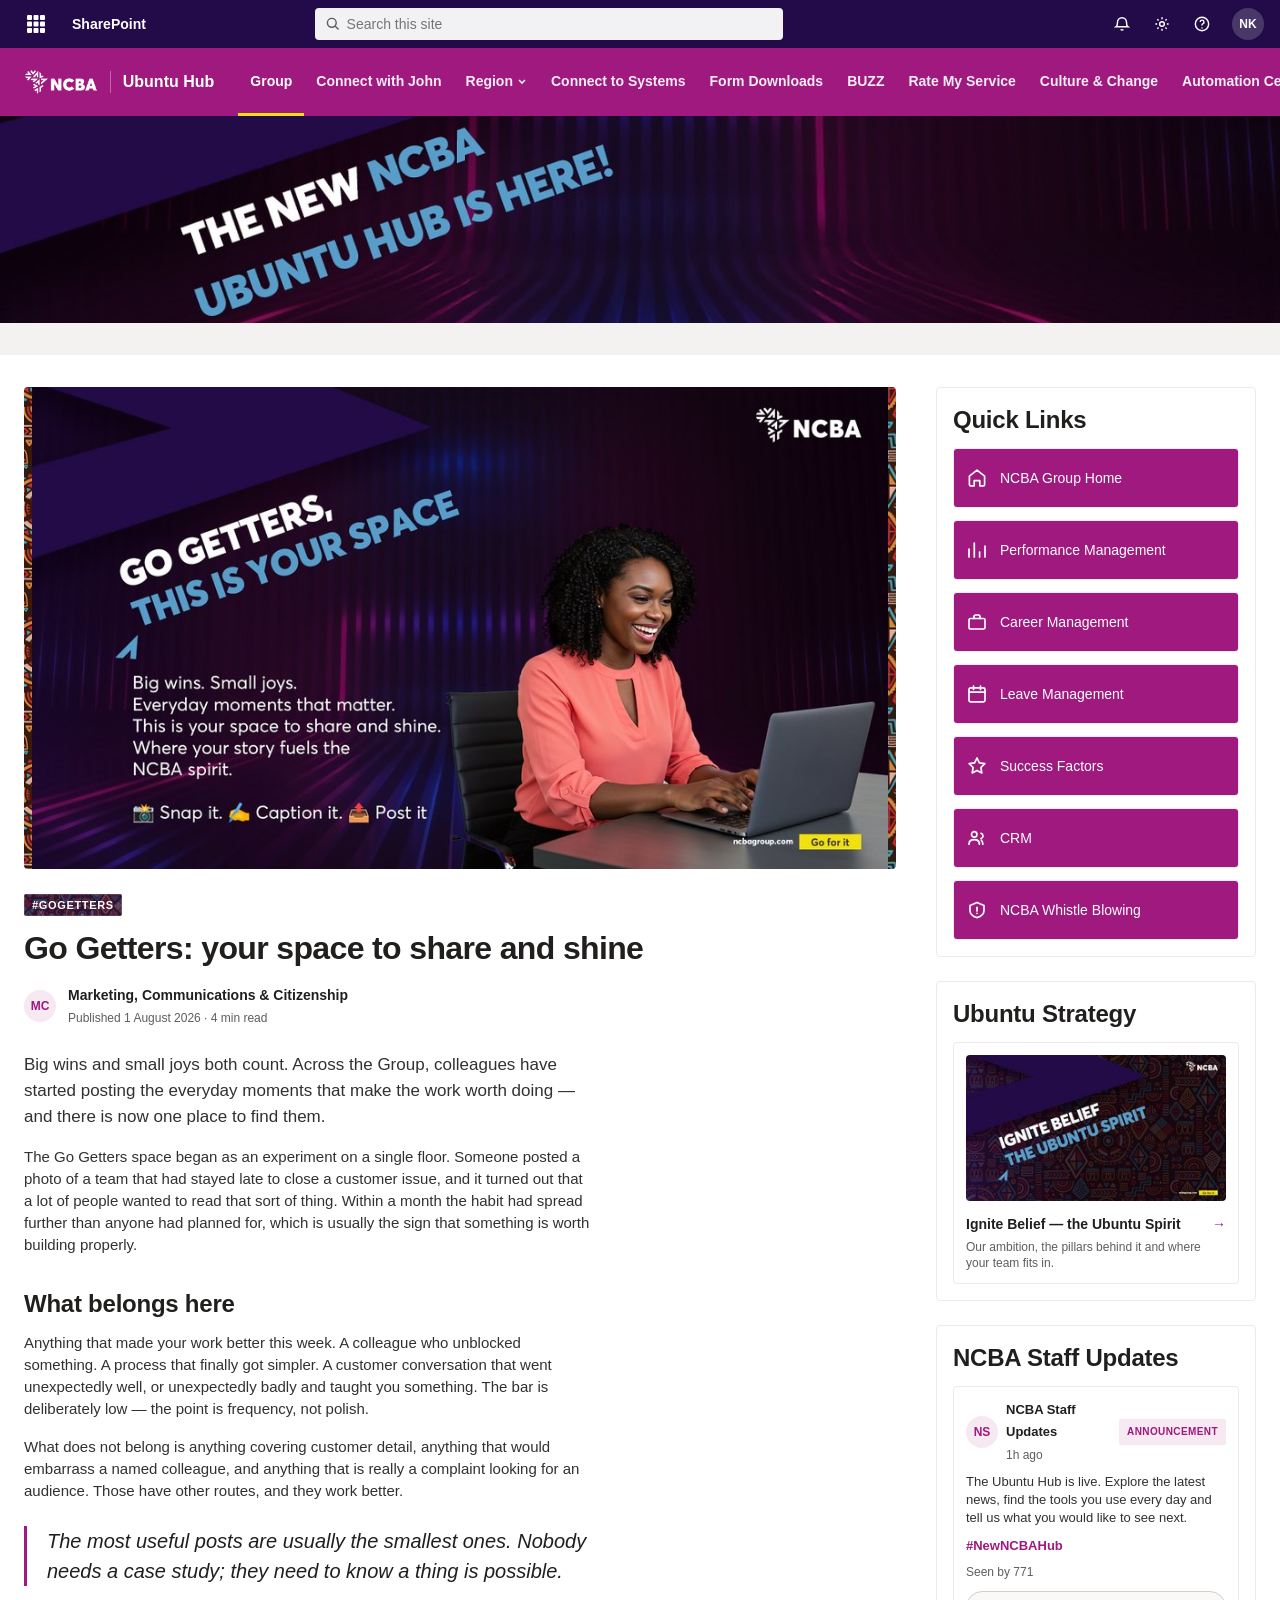
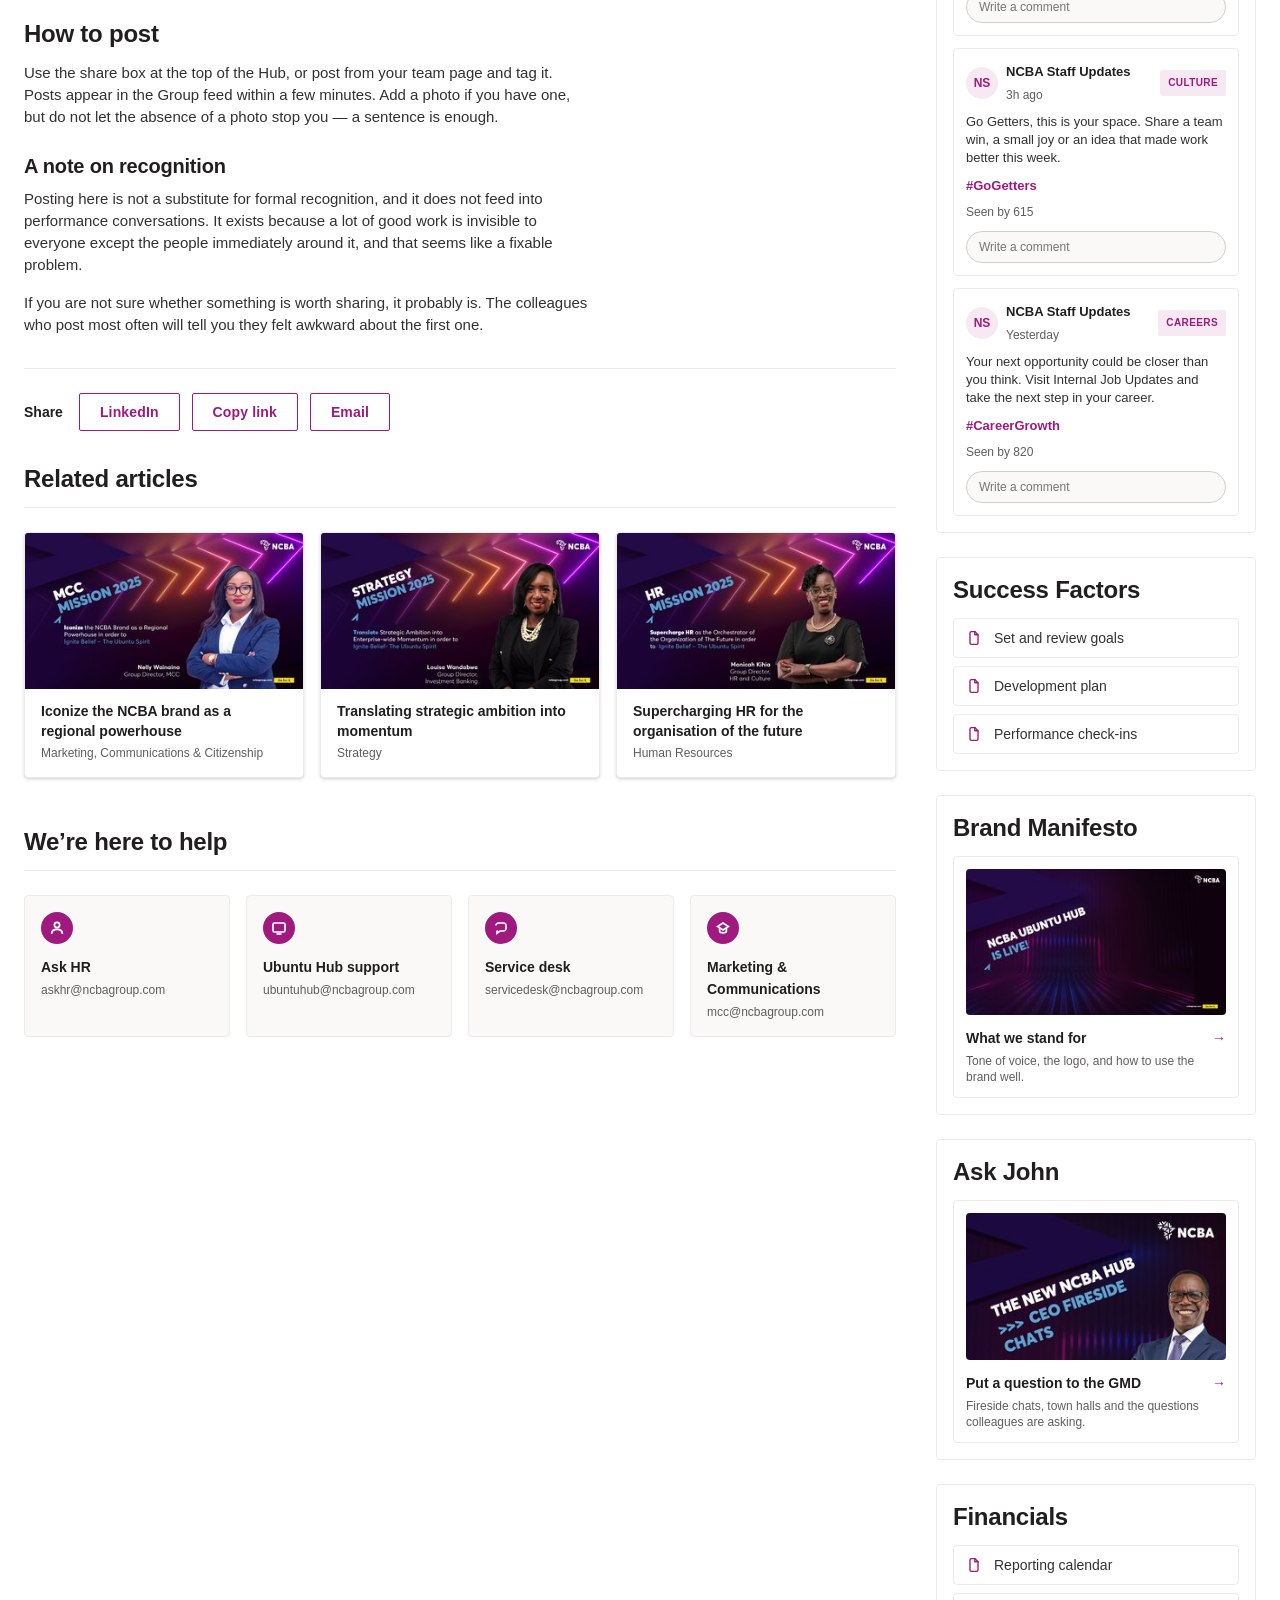
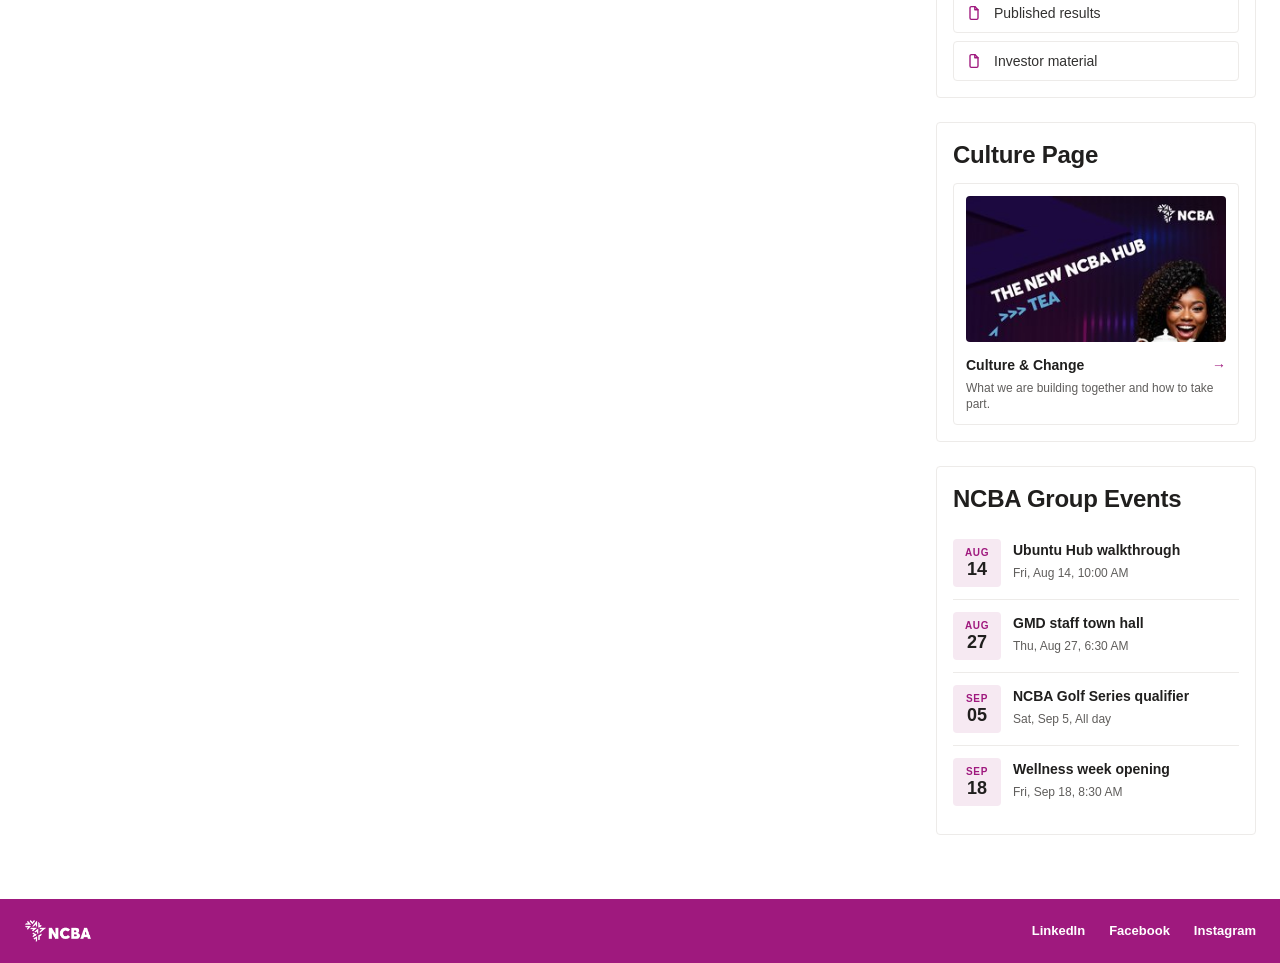
==== article.html @ a7cb4e64 "NCBA Ubuntu Hub — static intranet redesign mockup Seven linked pages across four hierarchy levels, p" ====
<!DOCTYPE html>
<html lang="en">
<head>
<meta charset="utf-8">
<meta name="viewport" content="width=device-width, initial-scale=1">
<title>Go Getters: your space to share and shine | NCBA Ubuntu Hub</title>
<link rel="stylesheet" href="assets/css/ncba.css">
</head>
<body>

<a class="skip" href="#main">Skip to main content</a>

<!-- ============================ SUITE BAR ============================ -->
<div class="suitebar">
  <a class="suitebar__waffle" href="#main" aria-label="App launcher">
    <svg width="20" height="20" viewBox="0 0 20 20" fill="currentColor" aria-hidden="true">
      <rect x="1" y="1" width="5" height="5" rx="1"/><rect x="7.5" y="1" width="5" height="5" rx="1"/><rect x="14" y="1" width="5" height="5" rx="1"/>
      <rect x="1" y="7.5" width="5" height="5" rx="1"/><rect x="7.5" y="7.5" width="5" height="5" rx="1"/><rect x="14" y="7.5" width="5" height="5" rx="1"/>
      <rect x="1" y="14" width="5" height="5" rx="1"/><rect x="7.5" y="14" width="5" height="5" rx="1"/><rect x="14" y="14" width="5" height="5" rx="1"/>
    </svg>
  </a>
  <a class="suitebar__app" href="index.html">SharePoint</a>
  <div class="suitebar__search">
    <svg viewBox="0 0 20 20" fill="none" stroke="currentColor" stroke-width="1.8" aria-hidden="true">
      <circle cx="8.5" cy="8.5" r="5.5"/><path d="M12.8 12.8 17 17"/>
    </svg>
    <label class="visually-hidden" for="q">Search this site</label>
    <input id="q" type="search" placeholder="Search this site">
  </div>
  <div class="suitebar__right">
    <a class="suitebar__icon" href="#main" aria-label="Notifications">
      <svg width="18" height="18" viewBox="0 0 20 20" fill="none" stroke="currentColor" stroke-width="1.6" aria-hidden="true">
        <path d="M5 8a5 5 0 0 1 10 0c0 4 1.5 5 1.5 5h-13S5 12 5 8Z"/><path d="M8.5 16a1.8 1.8 0 0 0 3 0"/>
      </svg>
    </a>
    <a class="suitebar__icon" href="#main" aria-label="Settings">
      <svg width="18" height="18" viewBox="0 0 20 20" fill="none" stroke="currentColor" stroke-width="1.6" aria-hidden="true">
        <circle cx="10" cy="10" r="2.6"/><path d="M10 2.6v2M10 15.4v2M2.6 10h2M15.4 10h2M4.8 4.8l1.4 1.4M13.8 13.8l1.4 1.4M15.2 4.8l-1.4 1.4M6.2 13.8l-1.4 1.4"/>
      </svg>
    </a>
    <a class="suitebar__icon" href="#help" aria-label="Help">
      <svg width="18" height="18" viewBox="0 0 20 20" fill="none" stroke="currentColor" stroke-width="1.6" aria-hidden="true">
        <circle cx="10" cy="10" r="7.4"/><path d="M8 7.8a2.1 2.1 0 1 1 2.8 2c-.6.3-.8.8-.8 1.4v.4"/><circle cx="10" cy="14.4" r=".8" fill="currentColor" stroke="none"/>
      </svg>
    </a>
    <span class="suitebar__avatar" aria-hidden="true">NK</span>
  </div>
</div>

<!-- ============================ SITE HEADER ============================ -->
<header class="sitehead">
  <a class="sitehead__brand" href="index.html">
    <img src="assets/img/ncba-logo-white.png" alt="NCBA" width="74" height="26">
    <span class="sitehead__title">Ubuntu Hub</span>
  </a>
  <nav class="sitehead__nav" aria-label="Main">
    <ul>
      <li><a class="is-active" href="index.html" aria-current="page">Group</a></li>
      <li><a href="connect-with-john.html">Connect with John</a></li>
      <li class="has-menu">
        <a href="region-kenya.html">Region
          <svg class="caret" viewBox="0 0 10 10" fill="none" stroke="currentColor" stroke-width="1.6" aria-hidden="true"><path d="m2 4 3 3 3-3"/></svg>
        </a>
        <ul class="menu">
          <li><a href="region-kenya.html">Kenya</a></li>
          <li><a href="region-kenya.html">Uganda</a></li>
          <li><a href="region-kenya.html">Tanzania</a></li>
          <li><a href="region-kenya.html">Rwanda</a></li>
          <li><a href="region-kenya.html">C&ocirc;te d'Ivoire</a></li>
        </ul>
      </li>
      <li><a href="#main">Connect to Systems</a></li>
      <li><a href="#main">Form Downloads</a></li>
      <li><a href="#main">BUZZ</a></li>
      <li><a href="#help">Rate My Service</a></li>
      <li><a href="#main">Culture &amp; Change</a></li>
      <li><a href="#main">Automation Center</a></li>
      <li><a href="#main">Sustainability</a></li>
    </ul>
  </nav>
</header>

<!-- ============================ HERO (full bleed) ============================ -->
<section class="hero">
  <img class="hero__img" src="assets/img/hero/hero-article.jpg" alt="The new NCBA Ubuntu Hub is here" width="1448" height="234">
  <h1 class="visually-hidden">News</h1>
  <p class="visually-hidden">Stories from across NCBA Group.</p>
</section>

<!-- ============================ PAGE ============================ -->
<div class="canvas">
  <div class="grid">

  <!-- ------------------------- MAIN COLUMN ------------------------- -->
  <main class="col-main" id="main">

    <article>
      <div class="article__hero">
        <img src="assets/img/media/article-hero.jpg" alt="Go Getters, this is your space" width="940" height="529">
      </div>

      <span class="chip">#GoGetters</span>
      <h1 class="article__title" style="margin-top:12px">Go Getters: your space to share and shine</h1>

      <div class="article__by">
        <span class="article__avatar" aria-hidden="true">MC</span>
        <span>
          <span class="article__author">Marketing, Communications &amp; Citizenship</span>
          <span class="article__date">Published 1 August 2026 &middot; 4 min read</span>
        </span>
      </div>

      <div class="article__body">
        <p class="lede">Big wins and small joys both count. Across the Group, colleagues have started posting the everyday moments that make the work worth doing — and there is now one place to find them.</p>

        <p>The Go Getters space began as an experiment on a single floor. Someone posted a photo of a team that had stayed late to close a customer issue, and it turned out that a lot of people wanted to read that sort of thing. Within a month the habit had spread further than anyone had planned for, which is usually the sign that something is worth building properly.</p>

        <h2>What belongs here</h2>

        <p>Anything that made your work better this week. A colleague who unblocked something. A process that finally got simpler. A customer conversation that went unexpectedly well, or unexpectedly badly and taught you something. The bar is deliberately low — the point is frequency, not polish.</p>

        <p>What does not belong is anything covering customer detail, anything that would embarrass a named colleague, and anything that is really a complaint looking for an audience. Those have other routes, and they work better.</p>

        <div class="pullquote">The most useful posts are usually the smallest ones. Nobody needs a case study; they need to know a thing is possible.</div>

        <h2>How to post</h2>

        <p>Use the share box at the top of the Hub, or post from your team page and tag it. Posts appear in the Group feed within a few minutes. Add a photo if you have one, but do not let the absence of a photo stop you — a sentence is enough.</p>

        <h3>A note on recognition</h3>

        <p>Posting here is not a substitute for formal recognition, and it does not feed into performance conversations. It exists because a lot of good work is invisible to everyone except the people immediately around it, and that seems like a fixable problem.</p>

        <p>If you are not sure whether something is worth sharing, it probably is. The colleagues who post most often will tell you they felt awkward about the first one.</p>
      </div>

      <div class="share">
        <span class="share__label">Share</span>
        <a class="btn btn--secondary" href="#main">LinkedIn</a>
        <a class="btn btn--secondary" href="#main">Copy link</a>
        <a class="btn btn--secondary" href="#main">Email</a>
      </div>
    </article>

    <section class="section related">
      <div class="section__head">
        <h2>Related articles</h2>
      </div>
      <div class="related__grid">
        <a class="related__card" href="kenya-mcc.html">
          <img src="assets/img/loop/loop-nelly.jpg" alt="MCC Mission key visual" width="320" height="180">
          <span class="related__text">
            <span class="related__title">Iconize the NCBA brand as a regional powerhouse</span>
            <span class="related__desc">Marketing, Communications &amp; Citizenship</span>
          </span>
        </a>
        <a class="related__card" href="kenya-strategy.html">
          <img src="assets/img/loop/loop-louisa.jpg" alt="Strategy Mission key visual" width="320" height="180">
          <span class="related__text">
            <span class="related__title">Translating strategic ambition into momentum</span>
            <span class="related__desc">Strategy</span>
          </span>
        </a>
        <a class="related__card" href="kenya-hr.html">
          <img src="assets/img/loop/loop-monica.jpg" alt="HR Mission key visual" width="320" height="180">
          <span class="related__text">
            <span class="related__title">Supercharging HR for the organisation of the future</span>
            <span class="related__desc">Human Resources</span>
          </span>
        </a>
      </div>
    </section>

    <section class="section" id="help">
      <div class="section__head">
        <h2>We&rsquo;re here to help</h2>
      </div>
      <div class="help__grid">

        <div class="help__card">
          <span class="help__icon" aria-hidden="true">
            <svg viewBox="0 0 16 16" fill="none" stroke="currentColor" stroke-width="1.7"><circle cx="8" cy="5" r="2.6"/><path d="M2.6 14c0-3 2.4-4.6 5.4-4.6s5.4 1.6 5.4 4.6"/></svg>
          </span>
          <span class="help__team">Ask HR</span>
          <p class="help__addr">askhr@ncbagroup.com</p>
        </div>

        <div class="help__card">
          <span class="help__icon" aria-hidden="true">
            <svg viewBox="0 0 16 16" fill="none" stroke="currentColor" stroke-width="1.7"><rect x="2" y="3" width="12" height="9" rx="1.4"/><path d="M5.5 14h5"/></svg>
          </span>
          <span class="help__team">Ubuntu Hub support</span>
          <p class="help__addr">ubuntuhub@ncbagroup.com</p>
        </div>

        <div class="help__card">
          <span class="help__icon" aria-hidden="true">
            <svg viewBox="0 0 16 16" fill="none" stroke="currentColor" stroke-width="1.7"><path d="M3 5.5A2.5 2.5 0 0 1 5.5 3h5A2.5 2.5 0 0 1 13 5.5v3A2.5 2.5 0 0 1 10.5 11H7l-3 2.2V11h-.5"/></svg>
          </span>
          <span class="help__team">Service desk</span>
          <p class="help__addr">servicedesk@ncbagroup.com</p>
        </div>

        <div class="help__card">
          <span class="help__icon" aria-hidden="true">
            <svg viewBox="0 0 16 16" fill="none" stroke="currentColor" stroke-width="1.7"><path d="M2.6 6.5 8 3l5.4 3.5L8 10 2.6 6.5Z"/><path d="M4.6 8v3.2c0 .8 1.5 1.6 3.4 1.6s3.4-.8 3.4-1.6V8"/></svg>
          </span>
          <span class="help__team">Marketing &amp; Communications</span>
          <p class="help__addr">mcc@ncbagroup.com</p>
        </div>

      </div>
    </section>

  </main>

  <!-- ------------------------- RIGHT RAIL ------------------------- -->
  <aside class="col-rail" aria-label="Group resources">

    <section class="widget">
      <h2 class="widget__title">Quick Links</h2>
      <ul class="qlinks">
        <li><a href="index.html">
          <span class="qlinks__icon" aria-hidden="true"><svg viewBox="0 0 22 22" fill="none" stroke="currentColor" stroke-width="1.7" stroke-linecap="round" stroke-linejoin="round" aria-hidden="true"><path d="M3.4 9.2 11 3.2l7.6 6v8.2a1.4 1.4 0 0 1-1.4 1.4h-3.4v-5.2H8.2v5.2H4.8a1.4 1.4 0 0 1-1.4-1.4z"/></svg></span>
          <span class="qlinks__label">NCBA Group Home</span></a></li>
        <li><a href="#main">
          <span class="qlinks__icon" aria-hidden="true"><svg viewBox="0 0 22 22" fill="none" stroke="currentColor" stroke-width="1.7" stroke-linecap="round" stroke-linejoin="round" aria-hidden="true"><path d="M3 18V10M8.3 18V4M13.6 18v-5M19 18V7"/></svg></span>
          <span class="qlinks__label">Performance Management</span></a></li>
        <li><a href="#main">
          <span class="qlinks__icon" aria-hidden="true"><svg viewBox="0 0 22 22" fill="none" stroke="currentColor" stroke-width="1.7" stroke-linecap="round" stroke-linejoin="round" aria-hidden="true"><rect x="3" y="7.5" width="16" height="10.5" rx="1.6"/><path d="M8 7.5V5.6A1.6 1.6 0 0 1 9.6 4h2.8A1.6 1.6 0 0 1 14 5.6v1.9"/></svg></span>
          <span class="qlinks__label">Career Management</span></a></li>
        <li><a href="#main">
          <span class="qlinks__icon" aria-hidden="true"><svg viewBox="0 0 22 22" fill="none" stroke="currentColor" stroke-width="1.7" stroke-linecap="round" stroke-linejoin="round" aria-hidden="true"><rect x="3" y="4.8" width="16" height="14" rx="1.6"/><path d="M3 9.2h16M7.5 3v3.4M14.5 3v3.4"/></svg></span>
          <span class="qlinks__label">Leave Management</span></a></li>
        <li><a href="#main">
          <span class="qlinks__icon" aria-hidden="true"><svg viewBox="0 0 22 22" fill="none" stroke="currentColor" stroke-width="1.7" stroke-linecap="round" stroke-linejoin="round" aria-hidden="true"><path d="m11 3 2.4 4.9 5.4.8-3.9 3.8.9 5.4L11 15.4 6.2 17.9l.9-5.4L3.2 8.7l5.4-.8z"/></svg></span>
          <span class="qlinks__label">Success Factors</span></a></li>
        <li><a href="#main">
          <span class="qlinks__icon" aria-hidden="true"><svg viewBox="0 0 22 22" fill="none" stroke="currentColor" stroke-width="1.7" stroke-linecap="round" stroke-linejoin="round" aria-hidden="true"><circle cx="8.2" cy="7.4" r="2.7"/><path d="M3 17.2c0-2.9 2.3-4.5 5.2-4.5s5.2 1.6 5.2 4.5"/><path d="M15 6.3a2.7 2.7 0 0 1 0 5.2M16.8 17.2c0-1.8-.5-3.1-1.5-4"/></svg></span>
          <span class="qlinks__label">CRM</span></a></li>
        <li><a href="#main">
          <span class="qlinks__icon" aria-hidden="true"><svg viewBox="0 0 22 22" fill="none" stroke="currentColor" stroke-width="1.7" stroke-linecap="round" stroke-linejoin="round" aria-hidden="true"><path d="M11 3.4 18 6.6v4.7c0 3.9-2.9 6.3-7 7.3-4.1-1-7-3.4-7-7.3V6.6z"/><path d="M11 8.3v3.6M11 14.3h.01"/></svg></span>
          <span class="qlinks__label">NCBA Whistle Blowing</span></a></li>
      </ul>
    </section>
    <section class="widget">
      <h2 class="widget__title">Ubuntu Strategy</h2>
      <a class="tile" href="kenya-strategy.html">
        <img class="tile__img" src="assets/img/tile/tile-ubuntu-strategy.jpg" alt="Ubuntu strategy key visual" width="288" height="162">
        <span class="tile__title">Ignite Belief &mdash; the Ubuntu Spirit<span class="tile__arrow" aria-hidden="true">&rarr;</span></span>
        <p class="tile__desc">Our ambition, the pillars behind it and where your team fits in.</p>
      </a>
    </section>
    <section class="widget">
      <h2 class="widget__title">NCBA Staff Updates</h2>
      <div class="feed">
        <article class="feed__item">
          <div class="feed__head">
            <span class="feed__avatar" aria-hidden="true">NS</span>
            <span class="feed__who">
              <span class="feed__author">NCBA Staff Updates</span>
              <span class="feed__meta">1h ago</span>
            </span>
            <span class="feed__badge">Announcement</span>
          </div>
          <p class="feed__text">The Ubuntu Hub is live. Explore the latest news, find the tools you use every day and tell us what you would like to see next.</p>
          <a class="feed__tag" href="article.html">#NewNCBAHub</a>
          <span class="feed__views">Seen by 771</span>
          <label class="visually-hidden" for="c1">Comment on this update</label>
          <input class="feed__comment" id="c1" type="text" placeholder="Write a comment">
        </article>
        <article class="feed__item">
          <div class="feed__head">
            <span class="feed__avatar" aria-hidden="true">NS</span>
            <span class="feed__who">
              <span class="feed__author">NCBA Staff Updates</span>
              <span class="feed__meta">3h ago</span>
            </span>
            <span class="feed__badge">Culture</span>
          </div>
          <p class="feed__text">Go Getters, this is your space. Share a team win, a small joy or an idea that made work better this week.</p>
          <a class="feed__tag" href="article.html">#GoGetters</a>
          <span class="feed__views">Seen by 615</span>
          <label class="visually-hidden" for="c2">Comment on this update</label>
          <input class="feed__comment" id="c2" type="text" placeholder="Write a comment">
        </article>
        <article class="feed__item">
          <div class="feed__head">
            <span class="feed__avatar" aria-hidden="true">NS</span>
            <span class="feed__who">
              <span class="feed__author">NCBA Staff Updates</span>
              <span class="feed__meta">Yesterday</span>
            </span>
            <span class="feed__badge">Careers</span>
          </div>
          <p class="feed__text">Your next opportunity could be closer than you think. Visit Internal Job Updates and take the next step in your career.</p>
          <a class="feed__tag" href="article.html">#CareerGrowth</a>
          <span class="feed__views">Seen by 820</span>
          <label class="visually-hidden" for="c3">Comment on this update</label>
          <input class="feed__comment" id="c3" type="text" placeholder="Write a comment">
        </article>
      </div>
    </section>
    <section class="widget">
      <h2 class="widget__title">Success Factors</h2>
      <div class="reslinks">
        <a href="#main"><span class="reslinks__icon" aria-hidden="true"><svg viewBox="0 0 16 20" fill="none" stroke="currentColor" stroke-width="1.7" stroke-linecap="round" stroke-linejoin="round" aria-hidden="true"><path d="M9 2H4.6A1.6 1.6 0 0 0 3 3.6v12.8A1.6 1.6 0 0 0 4.6 18h6.8a1.6 1.6 0 0 0 1.6-1.6V6z"/><path d="M9 2v4h4"/></svg></span>Set and review goals</a>
        <a href="#main"><span class="reslinks__icon" aria-hidden="true"><svg viewBox="0 0 16 20" fill="none" stroke="currentColor" stroke-width="1.7" stroke-linecap="round" stroke-linejoin="round" aria-hidden="true"><path d="M9 2H4.6A1.6 1.6 0 0 0 3 3.6v12.8A1.6 1.6 0 0 0 4.6 18h6.8a1.6 1.6 0 0 0 1.6-1.6V6z"/><path d="M9 2v4h4"/></svg></span>Development plan</a>
        <a href="#main"><span class="reslinks__icon" aria-hidden="true"><svg viewBox="0 0 16 20" fill="none" stroke="currentColor" stroke-width="1.7" stroke-linecap="round" stroke-linejoin="round" aria-hidden="true"><path d="M9 2H4.6A1.6 1.6 0 0 0 3 3.6v12.8A1.6 1.6 0 0 0 4.6 18h6.8a1.6 1.6 0 0 0 1.6-1.6V6z"/><path d="M9 2v4h4"/></svg></span>Performance check-ins</a>
      </div>
    </section>
    <section class="widget">
      <h2 class="widget__title">Brand Manifesto</h2>
      <a class="tile" href="kenya-mcc.html">
        <img class="tile__img" src="assets/img/tile/tile-brand-manifesto.jpg" alt="NCBA brand manifesto key visual" width="288" height="162">
        <span class="tile__title">What we stand for<span class="tile__arrow" aria-hidden="true">&rarr;</span></span>
        <p class="tile__desc">Tone of voice, the logo, and how to use the brand well.</p>
      </a>
    </section>
    <section class="widget">
      <h2 class="widget__title">Ask John</h2>
      <a class="tile" href="connect-with-john.html">
        <img class="tile__img" src="assets/img/tile/tile-ask-john.jpg" alt="Fireside chats with the Group Managing Director" width="288" height="162">
        <span class="tile__title">Put a question to the GMD<span class="tile__arrow" aria-hidden="true">&rarr;</span></span>
        <p class="tile__desc">Fireside chats, town halls and the questions colleagues are asking.</p>
      </a>
    </section>
    <section class="widget">
      <h2 class="widget__title">Financials</h2>
      <div class="reslinks">
        <a href="#main"><span class="reslinks__icon" aria-hidden="true"><svg viewBox="0 0 16 20" fill="none" stroke="currentColor" stroke-width="1.7" stroke-linecap="round" stroke-linejoin="round" aria-hidden="true"><path d="M9 2H4.6A1.6 1.6 0 0 0 3 3.6v12.8A1.6 1.6 0 0 0 4.6 18h6.8a1.6 1.6 0 0 0 1.6-1.6V6z"/><path d="M9 2v4h4"/></svg></span>Reporting calendar</a>
        <a href="#main"><span class="reslinks__icon" aria-hidden="true"><svg viewBox="0 0 16 20" fill="none" stroke="currentColor" stroke-width="1.7" stroke-linecap="round" stroke-linejoin="round" aria-hidden="true"><path d="M9 2H4.6A1.6 1.6 0 0 0 3 3.6v12.8A1.6 1.6 0 0 0 4.6 18h6.8a1.6 1.6 0 0 0 1.6-1.6V6z"/><path d="M9 2v4h4"/></svg></span>Published results</a>
        <a href="#main"><span class="reslinks__icon" aria-hidden="true"><svg viewBox="0 0 16 20" fill="none" stroke="currentColor" stroke-width="1.7" stroke-linecap="round" stroke-linejoin="round" aria-hidden="true"><path d="M9 2H4.6A1.6 1.6 0 0 0 3 3.6v12.8A1.6 1.6 0 0 0 4.6 18h6.8a1.6 1.6 0 0 0 1.6-1.6V6z"/><path d="M9 2v4h4"/></svg></span>Investor material</a>
      </div>
    </section>
    <section class="widget">
      <h2 class="widget__title">Culture Page</h2>
      <a class="tile" href="#main">
        <img class="tile__img" src="assets/img/tile/tile-culture.jpg" alt="Culture and change key visual" width="288" height="162">
        <span class="tile__title">Culture &amp; Change<span class="tile__arrow" aria-hidden="true">&rarr;</span></span>
        <p class="tile__desc">What we are building together and how to take part.</p>
      </a>
    </section>
    <section class="widget" id="events">
      <h2 class="widget__title">NCBA Group Events</h2>
      <ul class="events">
        <li>
          <span class="events__date"><span class="events__mon">Aug</span><span class="events__day">14</span></span>
          <span class="events__body">
            <a class="events__title" href="#main">Ubuntu Hub walkthrough</a>
            <span class="events__when">Fri, Aug 14, 10:00 AM</span>
          </span>
        </li>
        <li>
          <span class="events__date"><span class="events__mon">Aug</span><span class="events__day">27</span></span>
          <span class="events__body">
            <a class="events__title" href="connect-with-john.html">GMD staff town hall</a>
            <span class="events__when">Thu, Aug 27, 6:30 AM</span>
          </span>
        </li>
        <li>
          <span class="events__date"><span class="events__mon">Sep</span><span class="events__day">05</span></span>
          <span class="events__body">
            <a class="events__title" href="#main">NCBA Golf Series qualifier</a>
            <span class="events__when">Sat, Sep 5, All day</span>
          </span>
        </li>
        <li>
          <span class="events__date"><span class="events__mon">Sep</span><span class="events__day">18</span></span>
          <span class="events__body">
            <a class="events__title" href="kenya-hr.html">Wellness week opening</a>
            <span class="events__when">Fri, Sep 18, 8:30 AM</span>
          </span>
        </li>
      </ul>
    </section>

  </aside>
  </div>
</div>

<!-- ============================ FOOTER ============================ -->
<footer class="sitefoot">
  <div class="sitefoot__inner">
    <a class="sitefoot__brand" href="index.html">
      <img src="assets/img/ncba-logo-white.png" alt="NCBA" width="68" height="24">
    </a>
    <nav class="sitefoot__social" aria-label="Social">
      <a href="#main">LinkedIn</a>
      <a href="#main">Facebook</a>
      <a href="#main">Instagram</a>
    </nav>
  </div>
</footer>

</body>
</html>
---- assets/css/ncba.css ----
@charset "UTF-8";
/* ==========================================================================
   NCBA Ubuntu Hub — intranet mockup stylesheet
   Single shared stylesheet. No build step, no framework, no CDN.
   Token values are documented in brand/NCBA-brand-guide.md and must match it.
   ========================================================================== */

/* --------------------------------------------------------------------------
   1. Tokens
   -------------------------------------------------------------------------- */
:root {
  /* Brand — every hex sampled from the supplied NCBA artwork */
  --ncba-magenta:      #9F197E;
  --ncba-magenta-dark: #7C1362;
  --ncba-magenta-light:#AC3990;
  --ncba-magenta-tint: #F6E9F2;
  --ncba-purple:       #230B49;
  --ncba-purple-deep:  #1E032F;
  --ncba-cyan:         #5CA5D3;
  --ncba-cyan-dark:    #3B7FA8;
  --ncba-cyan-light:   #9BCFEA;
  --ncba-yellow:       #F2E10E;
  --ncba-yellow-dark:  #D6C700;

  /* Text */
  --ink:     #201F1E;
  --body:    #323130;
  --muted:   #605E5C;
  --on-dark: #FFFFFF;

  /* Surface */
  --surface:     #FFFFFF;
  --surface-alt: #FAF9F8;
  --app-bg:      #F3F2F1;

  /* Borders */
  --line:        #EDEBE9;
  --line-strong: #D2D0CE;

  /* Type */
  --font-ui: "Segoe UI", "Segoe UI Web (West European)", -apple-system,
             BlinkMacSystemFont, "Roboto", "Helvetica Neue", Helvetica,
             Arial, sans-serif;
  --fs-h1:      2rem;      /* 32px */
  --fs-h2:      1.5rem;    /* 24px */
  --fs-h3:      1.25rem;   /* 20px */
  --fs-h4:      1rem;      /* 16px */
  --fs-h5:      .875rem;   /* 14px */
  --fs-h6:      .75rem;    /* 12px */
  --fs-body:    .9375rem;  /* 15px */
  --fs-body-sm: .875rem;   /* 14px */
  --fs-caption: .75rem;    /* 12px */
  --fs-nav:     .875rem;   /* 14px */
  --fs-btn:     .875rem;   /* 14px */
  --fs-quote:   1.5rem;    /* 24px */

  /* Spacing — 4px base */
  --sp-1: 4px;  --sp-2: 8px;  --sp-3: 12px; --sp-4: 16px;
  --sp-5: 20px; --sp-6: 24px; --sp-8: 32px; --sp-10: 40px;
  --sp-12: 48px; --sp-16: 64px;

  /* Layout */
  --canvas:    1300px;
  --col-main:  940px;
  --col-rail:  320px;
  --h-suite:   48px;
  --h-header:  68px;
  --h-subnav:  44px;

  /* Radii */
  --radius-sm: 2px;
  --radius-md: 4px;
  --radius-lg: 8px;

  /* Elevation — Fluent depth-4 / depth-16 */
  --shadow-card:       0 1.6px 3.6px rgba(0,0,0,.132), 0 .3px .9px rgba(0,0,0,.108);
  --shadow-card-hover: 0 6.4px 14.4px rgba(0,0,0,.132), 0 1.2px 3.6px rgba(0,0,0,.108);
}

/* --------------------------------------------------------------------------
   2. Base
   -------------------------------------------------------------------------- */
*, *::before, *::after { box-sizing: border-box; }

html { -webkit-text-size-adjust: 100%; }

body {
  margin: 0;
  background: var(--app-bg);
  color: var(--body);
  font-family: var(--font-ui);
  font-size: var(--fs-body);
  line-height: 22px;
  -webkit-font-smoothing: antialiased;
}

h1, h2, h3, h4, h5, h6 { margin: 0; color: var(--ink); }
h1 { font-size: var(--fs-h1); font-weight: 600; line-height: 40px; letter-spacing: -.02em; }
h2 { font-size: var(--fs-h2); font-weight: 600; line-height: 32px; letter-spacing: -.01em; }
h3 { font-size: var(--fs-h3); font-weight: 600; line-height: 28px; letter-spacing: -.01em; }
h4 { font-size: var(--fs-h4); font-weight: 600; line-height: 22px; }
h5 { font-size: var(--fs-h5); font-weight: 600; line-height: 20px; letter-spacing: .01em; }
h6 { font-size: var(--fs-h6); font-weight: 700; line-height: 16px; letter-spacing: .08em; text-transform: uppercase; }

p { margin: 0 0 var(--sp-4); }
p:last-child { margin-bottom: 0; }

img { max-width: 100%; display: block; }

a { color: var(--ncba-magenta); text-decoration: none; }
a:hover { color: var(--ncba-magenta-dark); text-decoration: underline; }

:focus-visible {
  outline: 2px solid var(--ncba-magenta);
  outline-offset: 2px;
}

ul { margin: 0; padding: 0; list-style: none; }

.skip {
  position: absolute; left: -9999px; top: 0; z-index: 100;
  background: var(--surface); color: var(--ncba-magenta);
  padding: var(--sp-3) var(--sp-5); font-weight: 600;
}
.skip:focus { left: var(--sp-4); top: var(--sp-2); }

.visually-hidden {
  position: absolute; width: 1px; height: 1px;
  margin: -1px; padding: 0; overflow: hidden;
  clip: rect(0 0 0 0); white-space: nowrap; border: 0;
}

/* --------------------------------------------------------------------------
   3. Suite bar
   -------------------------------------------------------------------------- */
.suitebar {
  height: var(--h-suite);
  background: var(--ncba-purple);
  color: var(--on-dark);
  display: flex; align-items: center; gap: var(--sp-4);
  padding: 0 var(--sp-4);
}
.suitebar__waffle {
  display: flex; align-items: center; justify-content: center;
  width: 40px; height: 40px; flex: 0 0 40px;
  color: var(--on-dark); border-radius: var(--radius-sm);
}
.suitebar__waffle:hover { background: rgba(255,255,255,.12); }
.suitebar__app {
  font-size: var(--fs-h5); font-weight: 600; color: var(--on-dark);
  white-space: nowrap;
}
.suitebar__app:hover { color: var(--on-dark); text-decoration: none; }
.suitebar__search {
  flex: 1 1 auto; max-width: 468px; margin: 0 auto;
  position: relative; display: flex; align-items: center;
}
.suitebar__search svg {
  position: absolute; left: 10px; width: 16px; height: 16px;
  color: var(--muted); pointer-events: none;
}
.suitebar__search input {
  width: 100%; height: 32px;
  padding: 0 var(--sp-3) 0 32px;
  border: 0; border-radius: var(--radius-md);
  background: rgba(255,255,255,.94);
  font-family: inherit; font-size: var(--fs-body-sm); color: var(--body);
}
.suitebar__right { display: flex; align-items: center; gap: var(--sp-1); margin-left: auto; }
.suitebar__icon {
  display: flex; align-items: center; justify-content: center;
  width: 36px; height: 36px; color: var(--on-dark); border-radius: var(--radius-sm);
}
.suitebar__icon:hover { background: rgba(255,255,255,.12); color: var(--on-dark); }
.suitebar__avatar {
  width: 32px; height: 32px; flex: 0 0 32px; margin-left: var(--sp-2);
  border-radius: 50%; background: rgba(255,255,255,.18);
  display: flex; align-items: center; justify-content: center;
  font-size: var(--fs-h6); font-weight: 600; color: var(--on-dark);
}

/* --------------------------------------------------------------------------
   4. Site header + main nav
   -------------------------------------------------------------------------- */
.sitehead {
  min-height: var(--h-header);
  background: var(--ncba-magenta);
  display: flex; align-items: stretch; gap: var(--sp-6);
  padding: 0 var(--sp-6);
}
.sitehead__brand {
  display: flex; align-items: center; gap: var(--sp-3);
  flex: 0 0 auto; color: var(--on-dark);
}
.sitehead__brand:hover { color: var(--on-dark); text-decoration: none; }
.sitehead__brand img { height: 26px; width: auto; }
.sitehead__title {
  font-size: var(--fs-h4); font-weight: 600; white-space: nowrap;
  padding-left: var(--sp-3); border-left: 1px solid rgba(255,255,255,.34);
}

.sitehead__nav { display: flex; align-items: stretch; overflow: visible; }
.sitehead__nav > ul { display: flex; align-items: stretch; }
.sitehead__nav li { display: flex; align-items: stretch; position: relative; }
.sitehead__nav a {
  display: flex; align-items: center; gap: var(--sp-1);
  padding: 0 var(--sp-3);
  font-size: var(--fs-nav); font-weight: 600; line-height: 20px;
  color: rgba(255,255,255,.92); white-space: nowrap;
  border-bottom: 3px solid transparent;
}
.sitehead__nav a:hover {
  color: var(--on-dark); background: rgba(255,255,255,.12); text-decoration: none;
}
.sitehead__nav a.is-active {
  color: var(--on-dark); font-weight: 700;
  border-bottom-color: var(--ncba-yellow);
}
.sitehead__nav .caret { width: 10px; height: 10px; flex: 0 0 10px; }

/* Region dropdown — CSS only, no JS */
.menu {
  position: absolute; top: 100%; left: 0; z-index: 40;
  min-width: 220px; padding: var(--sp-2) 0;
  background: var(--surface);
  border-radius: var(--radius-lg);
  box-shadow: var(--shadow-card-hover);
  display: none;
}
.has-menu:hover > .menu,
.has-menu:focus-within > .menu { display: block; }
.menu li { display: block; }
.menu a {
  display: flex; align-items: center; height: 36px;
  padding: 0 var(--sp-4);
  color: var(--body); font-weight: 400; border-bottom: 0;
}
.menu a:hover { background: var(--surface-alt); color: var(--ncba-magenta); }

/* --------------------------------------------------------------------------
   5. Secondary nav (L2 / L3 pages)
   -------------------------------------------------------------------------- */
.subnav {
  background: var(--surface);
  border-bottom: 1px solid var(--line);
}
.subnav__inner {
  max-width: calc(var(--canvas) + var(--sp-6) * 2);
  margin: 0 auto; padding: 0 var(--sp-6);
  height: var(--h-subnav);
  display: flex; align-items: center; gap: var(--sp-1);
  overflow-x: auto;
}
.subnav a {
  display: flex; align-items: center; height: var(--h-subnav);
  padding: 0 var(--sp-3);
  font-size: var(--fs-nav); font-weight: 600; color: var(--body);
  white-space: nowrap; border-bottom: 2px solid transparent;
}
.subnav a:hover { color: var(--ncba-magenta); text-decoration: none; }
.subnav a.is-active {
  color: var(--ncba-magenta); font-weight: 700;
  border-bottom-color: var(--ncba-magenta);
}
.subnav__sep {
  flex: 0 0 1px; height: 20px; margin: 0 var(--sp-3);
  background: var(--line-strong);
}

/* --------------------------------------------------------------------------
   6. Canvas + grid
   -------------------------------------------------------------------------- */
.canvas {
  max-width: calc(var(--canvas) + var(--sp-6) * 2);
  margin: 0 auto;
  padding: var(--sp-8) var(--sp-6) var(--sp-16);
  background: var(--surface);
}
.grid {
  display: grid;
  grid-template-columns: minmax(0, var(--col-main)) var(--col-rail);
  gap: var(--sp-10);
  align-items: start;
}
.col-main { min-width: 0; }
.col-rail { display: flex; flex-direction: column; gap: var(--sp-6); }

.section { margin-bottom: var(--sp-12); }
.section:last-child { margin-bottom: 0; }
.section__head {
  display: flex; align-items: baseline; justify-content: space-between;
  gap: var(--sp-4); margin-bottom: var(--sp-6);
  padding-bottom: var(--sp-3); border-bottom: 1px solid var(--line);
}
.section__all { font-size: var(--fs-body-sm); font-weight: 600; }
.eyebrow {
  font-size: var(--fs-h6); font-weight: 700; letter-spacing: .08em;
  text-transform: uppercase; color: var(--ncba-magenta);
  margin-bottom: var(--sp-2);
}
.lede { font-size: 1.0625rem; line-height: 26px; color: var(--body); }

/* --------------------------------------------------------------------------
   7. Hero banner — image locked to 1300 x 210
   -------------------------------------------------------------------------- */
/* Full-bleed across the whole viewport, directly under the nav, matching the
   live NCBA intranet (D-020). Rendered at native 1448 x 234 so it is not
   upscaled at common desktop widths. No title bar and no overlaid text — the
   artwork carries its own headline (D-028); the <h1> is visually hidden. */
.hero { margin-bottom: var(--sp-8); }
.hero__img {
  width: 100%; height: auto;
  display: block;
  object-fit: cover;
}
/* Kenya variant: flag rendered in CSS — no image file (decision D-005) */
.hero__flag {
  height: 6px;
  background: linear-gradient(to right,
    #000000 0 33.33%, #BB0000 33.33% 66.66%, #006600 66.66% 100%);
}

/* --------------------------------------------------------------------------
   8. Carousel — slides locked to 940 x 529
   -------------------------------------------------------------------------- */
/* Caption sits below the viewport, never over the artwork (decision D-017).
   Buttons are anchored inside the viewport so they stay centred on the
   image regardless of how tall the caption text runs. */
.carousel { margin-bottom: var(--sp-4); }
.carousel__viewport {
  position: relative;
  overflow: hidden; border-radius: var(--radius-md);
}
.carousel__track {
  display: flex;
  transition: transform .4s cubic-bezier(.25,.8,.25,1);
}
.carousel__slide { flex: 0 0 100%; margin: 0; min-width: 0; }
.carousel__slide img { width: 100%; height: auto; display: block; }
.carousel__cap { padding: var(--sp-4) 0 0; min-height: 76px; }
.carousel__cap h3 { margin-bottom: var(--sp-1); }
.carousel__cap p { margin: 0; font-size: var(--fs-body-sm); color: var(--muted); max-width: 72ch; }
.carousel__btn {
  position: absolute; top: 50%; transform: translateY(-50%);
  width: 36px; height: 36px; border: 0; border-radius: 50%;
  background: rgba(255,255,255,.9); color: var(--ink);
  display: flex; align-items: center; justify-content: center;
  cursor: pointer; box-shadow: var(--shadow-card);
}
.carousel__btn:hover { background: #fff; }
.carousel__btn--prev { left: var(--sp-3); }
.carousel__btn--next { right: var(--sp-3); }
.carousel__dots {
  display: flex; align-items: center; justify-content: center;
  gap: var(--sp-2); margin-top: var(--sp-3);
}
.carousel__dot {
  width: 10px; height: 10px; padding: 0; border: 0; border-radius: 50%;
  background: var(--line-strong); cursor: pointer;
}
.carousel__dot.is-current { background: var(--ncba-magenta); }

/* --------------------------------------------------------------------------
   9. Main-column media — locked to 940 x 529
   -------------------------------------------------------------------------- */
/* 8px Ubuntu-pattern strip down the left and right edge of main-column media
   and carousels (decisions D-029, D-034). Deliberately NOT applied to hero
   banners, blog-loop thumbnails, the quote block or sidebar imagery. */
.ubuntu-edge,
.media,
.carousel__viewport,
.article__hero {
  padding-left: 8px;
  padding-right: 8px;
  background-image: url("../img/ubuntu-texture.jpg");
  background-size: 400px;
}
.media { position: relative; display: block; border-radius: var(--radius-md); overflow: hidden; }
.media__img { width: 100%; height: auto; }
.media__play {
  position: absolute; top: 50%; left: 50%;
  transform: translate(-50%, -50%);
  width: 64px; height: 64px; border-radius: 50%;
  background: rgba(255,255,255,.92);
  display: flex; align-items: center; justify-content: center;
  transition: transform .18s ease, background .18s ease;
}
.media__play::after {
  content: "";
  border-style: solid;
  border-width: 11px 0 11px 19px;
  border-color: transparent transparent transparent var(--ncba-magenta);
  margin-left: 4px;
}
.media:hover .media__play { background: #fff; transform: translate(-50%,-50%) scale(1.06); }
.media__cap {
  margin-top: var(--sp-2);
  font-size: var(--fs-caption); line-height: 16px; color: var(--muted);
}

/* --------------------------------------------------------------------------
   10. Quote block
   -------------------------------------------------------------------------- */
.quote {
  position: relative; isolation: isolate; overflow: hidden;
  margin: 0; padding: var(--sp-8) var(--sp-10);
  background: var(--ncba-purple);
  border-left: 4px solid var(--ncba-yellow);
  border-radius: var(--radius-lg);
}
/* .30 is the ceiling that keeps the white quote text at AAA over every pixel
   of the pattern — .35 starts failing (decision D-024). */
.quote::before {
  content: ""; position: absolute; inset: 0; z-index: -1;
  background-image: url("../img/ubuntu-texture.jpg");
  background-size: 420px;
  opacity: .30;
}
.quote__text {
  margin: 0; position: relative; padding-left: 56px;
  font-size: var(--fs-quote); font-weight: 400; line-height: 36px;
  letter-spacing: -.01em; color: var(--on-dark);
}
.quote__text::before {
  content: "\201C";
  position: absolute; left: 0; top: -18px;
  font-size: 72px; line-height: 1; color: var(--ncba-cyan); opacity: .55;
}
.quote__by { margin-top: var(--sp-5); padding-left: 56px; }
.quote__name { display: block; font-size: var(--fs-h5); font-weight: 600; color: var(--on-dark); }
/* Lightened from --ncba-cyan: over the denser pattern the standard cyan fell
   to 2.9:1. This tint holds 4.6:1 (AA) on every pixel (decision D-024). */
.quote__role { display: block; font-size: var(--fs-caption); line-height: 16px; color: var(--ncba-cyan-light); }

/* --------------------------------------------------------------------------
   11. Blog-post loop — thumbnails locked to 320 x 180
   -------------------------------------------------------------------------- */
.loop__item {
  display: grid;
  grid-template-columns: 320px 1fr;
  gap: var(--sp-6);
  padding-bottom: var(--sp-6);
  margin-bottom: var(--sp-6);
  border-bottom: 1px solid var(--line);
}
.loop__item:last-child { border-bottom: 0; margin-bottom: 0; padding-bottom: 0; }
.loop__media {
  position: relative; display: block;
  border-radius: var(--radius-md); overflow: hidden;
}
.loop__img { width: 100%; height: auto; object-fit: cover; }
.loop__item--video .media__play { width: 40px; height: 40px; }
.loop__item--video .media__play::after { border-width: 7px 0 7px 12px; margin-left: 3px; }
.loop__media:hover .media__play { background: #fff; transform: translate(-50%,-50%) scale(1.06); }
.loop__body { min-width: 0; align-self: center; }
.loop__title { margin: var(--sp-2) 0 var(--sp-2); }
.loop__title a { color: var(--ink); }
.loop__title a:hover { color: var(--ncba-magenta); text-decoration: none; }
.loop__excerpt {
  margin: 0 0 var(--sp-3);
  font-size: var(--fs-body-sm); line-height: 20px; color: var(--muted);
  display: -webkit-box; -webkit-line-clamp: 3; -webkit-box-orient: vertical;
  overflow: hidden;
}
.loop__more { font-size: var(--fs-body-sm); font-weight: 600; }
.loop__more span { margin-left: var(--sp-1); }
.loop__meta {
  margin-top: var(--sp-2);
  font-size: var(--fs-caption); line-height: 16px; color: var(--muted);
}

/* Campaign tag. The Ubuntu pattern reads through a light purple tint
   (decisions D-021, D-030). At .55 the pattern is clearly legible as a
   pattern; white text holds AA but no longer AAA — see the brand guide. */
.chip {
  display: inline-block;
  padding: 4px var(--sp-2);
  border-radius: var(--radius-sm);
  background-image:
    linear-gradient(rgba(35,11,73,.55), rgba(35,11,73,.55)),
    url("../img/ubuntu-texture.jpg");
  background-size: auto, 200px;
  background-position: center, center;
  background-color: var(--ncba-purple);
  color: var(--on-dark);
  font-size: 11px; font-weight: 700; line-height: 14px;
  letter-spacing: .06em; text-transform: uppercase;
  box-shadow: inset 0 0 0 1px rgba(255,255,255,.14);
}

/* --------------------------------------------------------------------------
   12. Buttons
   -------------------------------------------------------------------------- */
.btn {
  display: inline-flex; align-items: center; justify-content: center; gap: var(--sp-2);
  min-height: 32px; padding: var(--sp-2) var(--sp-5);
  border: 1px solid transparent; border-radius: var(--radius-sm);
  font-family: inherit; font-size: var(--fs-btn); font-weight: 600;
  line-height: 20px; letter-spacing: .01em;
  cursor: pointer; text-decoration: none;
}
.btn:hover { text-decoration: none; }
.btn--primary { background: var(--ncba-magenta); color: var(--on-dark); }
.btn--primary:hover { background: var(--ncba-magenta-dark); color: var(--on-dark); }
.btn--cta { background: var(--ncba-yellow); color: var(--ink); }
.btn--cta:hover { background: var(--ncba-yellow-dark); color: var(--ink); }
.btn--secondary {
  background: transparent; color: var(--ncba-magenta);
  border-color: var(--ncba-magenta);
}
.btn--secondary:hover { background: var(--ncba-magenta-tint); color: var(--ncba-magenta-dark); }

/* --------------------------------------------------------------------------
   13. Sidebar widgets — rail is 320px
   -------------------------------------------------------------------------- */
/* SharePoint web parts are flat: a title in the page's own type, then the
   content, with the card border carrying the grouping (decision D-022). */
.widget {
  background: var(--surface);
  border: 1px solid var(--line);
  border-radius: var(--radius-md);
  padding: var(--sp-4);
}
.widget__head {
  display: flex; align-items: baseline; justify-content: space-between;
  gap: var(--sp-3); margin-bottom: var(--sp-3);
}
.widget__title { margin: 0 0 var(--sp-3); }
.widget__head .widget__title { margin: 0; }
.widget__all { font-size: var(--fs-caption); font-weight: 600; white-space: nowrap; }

/* 13.1 Quick Links — SharePoint "Button" layout (ButtonCard).
   Values taken from Test Site - Sidebar Quick links.html: 22px icon at 12px
   margins, 14px/400 label, 1px border, 4px radius, 40px min content height. */
.qlinks { display: flex; flex-direction: column; gap: var(--sp-3); }
.qlinks a {
  display: flex; align-items: center;
  width: 100%; box-sizing: border-box;
  min-height: 60px;
  background: var(--ncba-magenta);
  border: 1px solid rgba(255,255,255,.9);
  border-radius: var(--radius-md);
  color: var(--on-dark);
  font-size: var(--fs-h5); font-weight: 400; line-height: 20px;
}
/* SharePoint's ButtonCard LIGHTENS on hover — its own rule is
   `.root-258:hover { background-color: rgb(121,89,165) }`, a lighter tint of
   the theme colour, not a darker one. Matching that direction (decision D-027).
   White label holds 5.61:1, effectively identical to the native 5.55:1. */
.qlinks a:hover {
  background: var(--ncba-magenta-light); color: var(--on-dark); text-decoration: none;
}
.qlinks__icon {
  flex: 0 0 22px; width: 22px; height: 22px;
  margin: 0 12px; align-self: center; color: var(--on-dark);
  display: flex; align-items: center; justify-content: center;
}
.qlinks__icon svg { width: 22px; height: 22px; }
.qlinks__label {
  margin: 10px 0; padding-right: 14px; min-width: 0;
  display: -webkit-box; -webkit-line-clamp: 2; -webkit-box-orient: vertical;
  overflow: hidden;
}

/* 13.1b Resource links — the boxed document-link list from the reference
   layout's right rail. */
.reslinks { display: flex; flex-direction: column; gap: var(--sp-2); }
.reslinks a {
  display: flex; align-items: center; gap: var(--sp-3);
  min-height: 40px; padding: var(--sp-2) var(--sp-3);
  border: 1px solid var(--line); border-radius: var(--radius-md);
  background: var(--surface);
  font-size: var(--fs-body-sm); font-weight: 400; color: var(--body);
}
.reslinks a:hover {
  border-color: var(--ncba-magenta); color: var(--ncba-magenta);
  background: var(--ncba-magenta-tint); text-decoration: none;
}
.reslinks__icon { flex: 0 0 16px; width: 16px; height: 16px; color: var(--ncba-magenta); }
.reslinks__icon svg { width: 16px; height: 16px; display: block; }

/* 13.2 Link tile — image locked to 288 x 162 */
.tile {
  display: block; color: var(--body);
  border: 1px solid var(--line); border-radius: var(--radius-md);
  padding: var(--sp-3); background: var(--surface);
}
.tile:hover { text-decoration: none; border-color: var(--ncba-magenta); }
.tile__img {
  width: 100%; height: auto;
  border-radius: var(--radius-md); margin-bottom: var(--sp-3);
}
.tile__title {
  display: flex; align-items: center; justify-content: space-between; gap: var(--sp-2);
  font-size: var(--fs-h5); font-weight: 600; color: var(--ink);
}
.tile:hover .tile__title { color: var(--ncba-magenta); }
.tile__arrow { color: var(--ncba-magenta); flex: 0 0 auto; }
.tile__desc {
  margin: var(--sp-1) 0 0;
  font-size: var(--fs-caption); line-height: 16px; color: var(--muted);
}

/* 13.3 Events */
.events li { display: flex; gap: var(--sp-3); padding: var(--sp-3) 0; }
.events li + li { border-top: 1px solid var(--line); }
.events__date {
  flex: 0 0 48px; width: 48px; height: 48px;
  border-radius: var(--radius-md); background: var(--ncba-magenta-tint);
  display: flex; flex-direction: column; align-items: center; justify-content: center;
}
.events__mon {
  font-size: 10px; font-weight: 700; line-height: 12px;
  letter-spacing: .06em; text-transform: uppercase; color: var(--ncba-magenta);
}
.events__day { font-size: 18px; font-weight: 700; line-height: 20px; color: var(--ink); }
.events__body { min-width: 0; }
.events__title { font-size: var(--fs-h5); font-weight: 600; color: var(--ink); display: block; }
a.events__title:hover { color: var(--ncba-magenta); text-decoration: none; }
.events__when { font-size: var(--fs-caption); line-height: 16px; color: var(--muted); }

/* 13.4 Staff updates feed — Viva Engage style card, matching the widget
   pattern in Reference/index.html (decision D-022). */
.feed { display: flex; flex-direction: column; gap: var(--sp-3); }
.feed__item {
  border: 1px solid var(--line); border-radius: var(--radius-md);
  padding: var(--sp-3); background: var(--surface);
}
.feed__head { display: flex; align-items: center; gap: var(--sp-2); margin-bottom: var(--sp-2); }
.feed__avatar {
  flex: 0 0 32px; width: 32px; height: 32px; border-radius: 50%;
  background: var(--ncba-magenta-tint); color: var(--ncba-magenta);
  display: flex; align-items: center; justify-content: center;
  font-size: var(--fs-h6); font-weight: 700;
}
.feed__who { min-width: 0; flex: 1 1 auto; }
.feed__author { display: block; font-size: 13px; font-weight: 600; color: var(--ink); }
.feed__meta { font-size: var(--fs-caption); line-height: 16px; color: var(--muted); }
.feed__badge {
  flex: 0 0 auto; padding: 2px var(--sp-2); border-radius: var(--radius-sm);
  background: var(--ncba-magenta-tint); color: var(--ncba-magenta);
  font-size: 10px; font-weight: 700; letter-spacing: .04em; text-transform: uppercase;
}
.feed__text {
  margin: 0; font-size: 13px; line-height: 18px; color: var(--body);
  display: -webkit-box; -webkit-line-clamp: 3; -webkit-box-orient: vertical; overflow: hidden;
}
.feed__tag { display: inline-block; margin-top: var(--sp-2); font-size: 13px; font-weight: 600; }
.feed__views { display: block; margin-top: var(--sp-1); font-size: var(--fs-caption); color: var(--muted); }
.feed__comment {
  width: 100%; margin-top: var(--sp-2); height: 32px; padding: 0 var(--sp-3);
  border: 1px solid var(--line-strong); border-radius: 16px;
  background: var(--surface-alt);
  font-family: inherit; font-size: var(--fs-caption); color: var(--body);
}

/* --------------------------------------------------------------------------
   14. We're here to help
   -------------------------------------------------------------------------- */
.help__grid {
  display: grid; grid-template-columns: repeat(4, 1fr); gap: var(--sp-4);
}
.help__card {
  background: var(--surface-alt);
  border: 1px solid var(--line);
  border-radius: var(--radius-md);
  padding: var(--sp-4);
}
.help__icon {
  width: 32px; height: 32px; border-radius: 50%;
  background: var(--ncba-magenta); color: var(--on-dark);
  display: flex; align-items: center; justify-content: center;
  margin-bottom: var(--sp-3);
}
.help__icon svg { width: 16px; height: 16px; }
.help__team { font-size: var(--fs-h5); font-weight: 600; color: var(--ink); }
.help__addr {
  margin: var(--sp-1) 0 0;
  font-size: var(--fs-caption); line-height: 16px; color: var(--muted);
  word-break: break-word;
}

/* --------------------------------------------------------------------------
   15. Footer
   -------------------------------------------------------------------------- */
.sitefoot { background: var(--ncba-magenta); color: var(--on-dark); }
.sitefoot__inner {
  max-width: calc(var(--canvas) + var(--sp-6) * 2);
  margin: 0 auto; padding: 0 var(--sp-6);
  min-height: 64px;
  display: flex; align-items: center; justify-content: space-between; gap: var(--sp-6);
}
.sitefoot__brand img { height: 24px; width: auto; }
.sitefoot__social { display: flex; align-items: center; gap: var(--sp-6); }
.sitefoot__social a {
  font-size: 13px; font-weight: 600; line-height: 18px; color: var(--on-dark);
}
.sitefoot__social a:hover { color: var(--on-dark); text-decoration: underline; }

/* --------------------------------------------------------------------------
   16. Article page
   -------------------------------------------------------------------------- */
.article__hero { border-radius: var(--radius-md); overflow: hidden; margin-bottom: var(--sp-6); }
.article__hero img { width: 100%; height: auto; }
.article__title { margin-bottom: var(--sp-4); }
.article__by { display: flex; align-items: center; gap: var(--sp-3); margin-bottom: var(--sp-6); }
.article__avatar {
  flex: 0 0 32px; width: 32px; height: 32px; border-radius: 50%;
  background: var(--ncba-magenta-tint); color: var(--ncba-magenta);
  display: flex; align-items: center; justify-content: center;
  font-size: var(--fs-h6); font-weight: 700;
}
.article__author { font-size: var(--fs-h5); font-weight: 600; color: var(--ink); display: block; }
.article__date { font-size: var(--fs-caption); line-height: 16px; color: var(--muted); }
.article__body { max-width: 68ch; }
.article__body h2 { margin: var(--sp-8) 0 var(--sp-3); }
.article__body h3 { margin: var(--sp-6) 0 var(--sp-2); }
.pullquote {
  margin: var(--sp-6) 0; padding-left: var(--sp-5);
  border-left: 3px solid var(--ncba-magenta);
  font-size: 1.25rem; line-height: 30px; font-style: italic; color: var(--ink);
}
.share {
  display: flex; align-items: center; gap: var(--sp-3);
  margin: var(--sp-8) 0; padding-top: var(--sp-6);
  border-top: 1px solid var(--line);
}
.share__label { font-size: var(--fs-h5); font-weight: 600; color: var(--ink); margin-right: var(--sp-1); }
.related__grid { display: grid; grid-template-columns: repeat(3, 1fr); gap: var(--sp-4); }
.related__card {
  display: block; border: 1px solid var(--line); border-radius: var(--radius-md);
  overflow: hidden; background: var(--surface); box-shadow: var(--shadow-card);
}
.related__card:hover { box-shadow: var(--shadow-card-hover); text-decoration: none; }
.related__card img { width: 100%; height: auto; }
.related__text { display: block; padding: var(--sp-3) var(--sp-4) var(--sp-4); }
/* Both are spans in the markup, so they must be made block-level or the
   description flows inline straight after the title. */
.related__title {
  display: block;
  font-size: var(--fs-h5); font-weight: 600; line-height: 20px; color: var(--ink);
}
.related__card:hover .related__title { color: var(--ncba-magenta); }
.related__desc {
  display: block; margin: var(--sp-1) 0 0;
  font-size: var(--fs-caption); line-height: 16px; color: var(--muted);
}

/* --------------------------------------------------------------------------
   17. Department document tiles (L3 pages)
   -------------------------------------------------------------------------- */
.doctiles { display: grid; grid-template-columns: repeat(3, 1fr); gap: var(--sp-4); }
.doctile {
  display: flex; align-items: center; gap: var(--sp-3);
  padding: var(--sp-4);
  background: var(--surface); border: 1px solid var(--line);
  border-radius: var(--radius-md); box-shadow: var(--shadow-card);
  font-size: var(--fs-h5); font-weight: 600; color: var(--body);
}
.doctile:hover { box-shadow: var(--shadow-card-hover); color: var(--ncba-magenta); text-decoration: none; }
.doctile__icon {
  flex: 0 0 32px; width: 32px; height: 32px; border-radius: var(--radius-md);
  background: var(--ncba-magenta-tint); color: var(--ncba-magenta);
  display: flex; align-items: center; justify-content: center;
}
.doctile__icon svg { width: 18px; height: 18px; }

/* --------------------------------------------------------------------------
   18. Responsive
   -------------------------------------------------------------------------- */
@media (max-width: 1200px) {
  .sitehead { flex-wrap: wrap; padding-bottom: 0; }
  .sitehead__nav { width: 100%; overflow-x: auto; }
}

@media (max-width: 1023px) {
  .grid { grid-template-columns: minmax(0, 1fr); gap: var(--sp-8); }
  .col-rail { flex-direction: row; flex-wrap: wrap; }
  .col-rail > .widget { flex: 1 1 300px; }
  .help__grid { grid-template-columns: repeat(2, 1fr); }
  .doctiles { grid-template-columns: repeat(2, 1fr); }
}

@media (max-width: 719px) {
  .canvas { padding: var(--sp-5) var(--sp-4) var(--sp-10); }
  .sitehead { padding: 0 var(--sp-4); }
  .subnav__inner { padding: 0 var(--sp-4); }
  .sitefoot__inner { flex-direction: column; justify-content: center; padding: var(--sp-4); }

  .hero__img { aspect-ratio: 16 / 9; object-fit: cover; object-position: center; }
  h1 { font-size: 1.5rem; line-height: 32px; }

  .loop__item { grid-template-columns: minmax(0, 1fr); gap: var(--sp-3); }
  .loop__img { aspect-ratio: 16 / 9; }

  .carousel__cap { min-height: 0; }
  .carousel__btn--prev { left: var(--sp-1); }
  .carousel__btn--next { right: var(--sp-1); }

  .quote { padding: var(--sp-6) var(--sp-5); }
  .quote__text { padding-left: 0; padding-top: var(--sp-6); font-size: 1.25rem; line-height: 30px; }
  .quote__text::before { top: -8px; font-size: 56px; }
  .quote__by { padding-left: 0; }

  .help__grid { grid-template-columns: minmax(0, 1fr); }
  .doctiles { grid-template-columns: minmax(0, 1fr); }
  .related__grid { grid-template-columns: minmax(0, 1fr); }
  .col-rail > .widget { flex: 1 1 100%; }
}

@media (prefers-reduced-motion: reduce) {
  .carousel__track { transition: none; }
  .media__play { transition: none; }
}
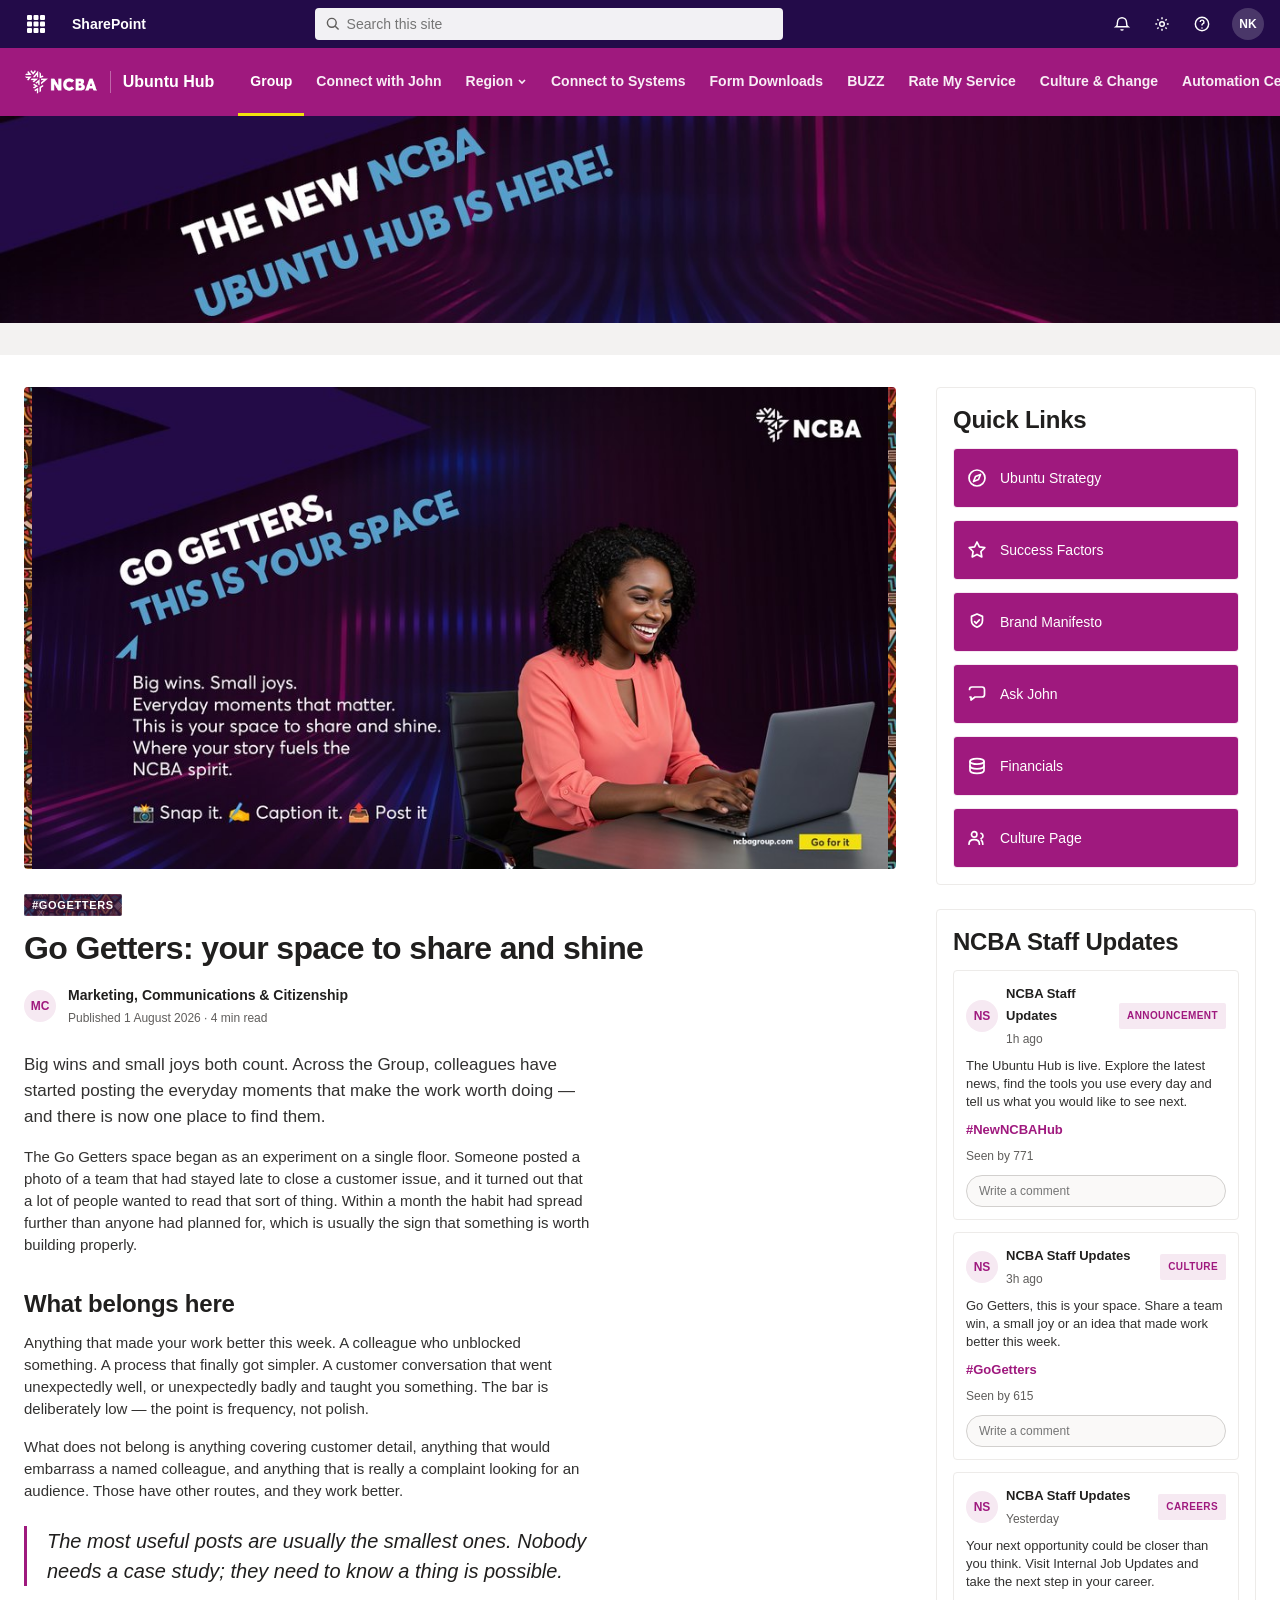
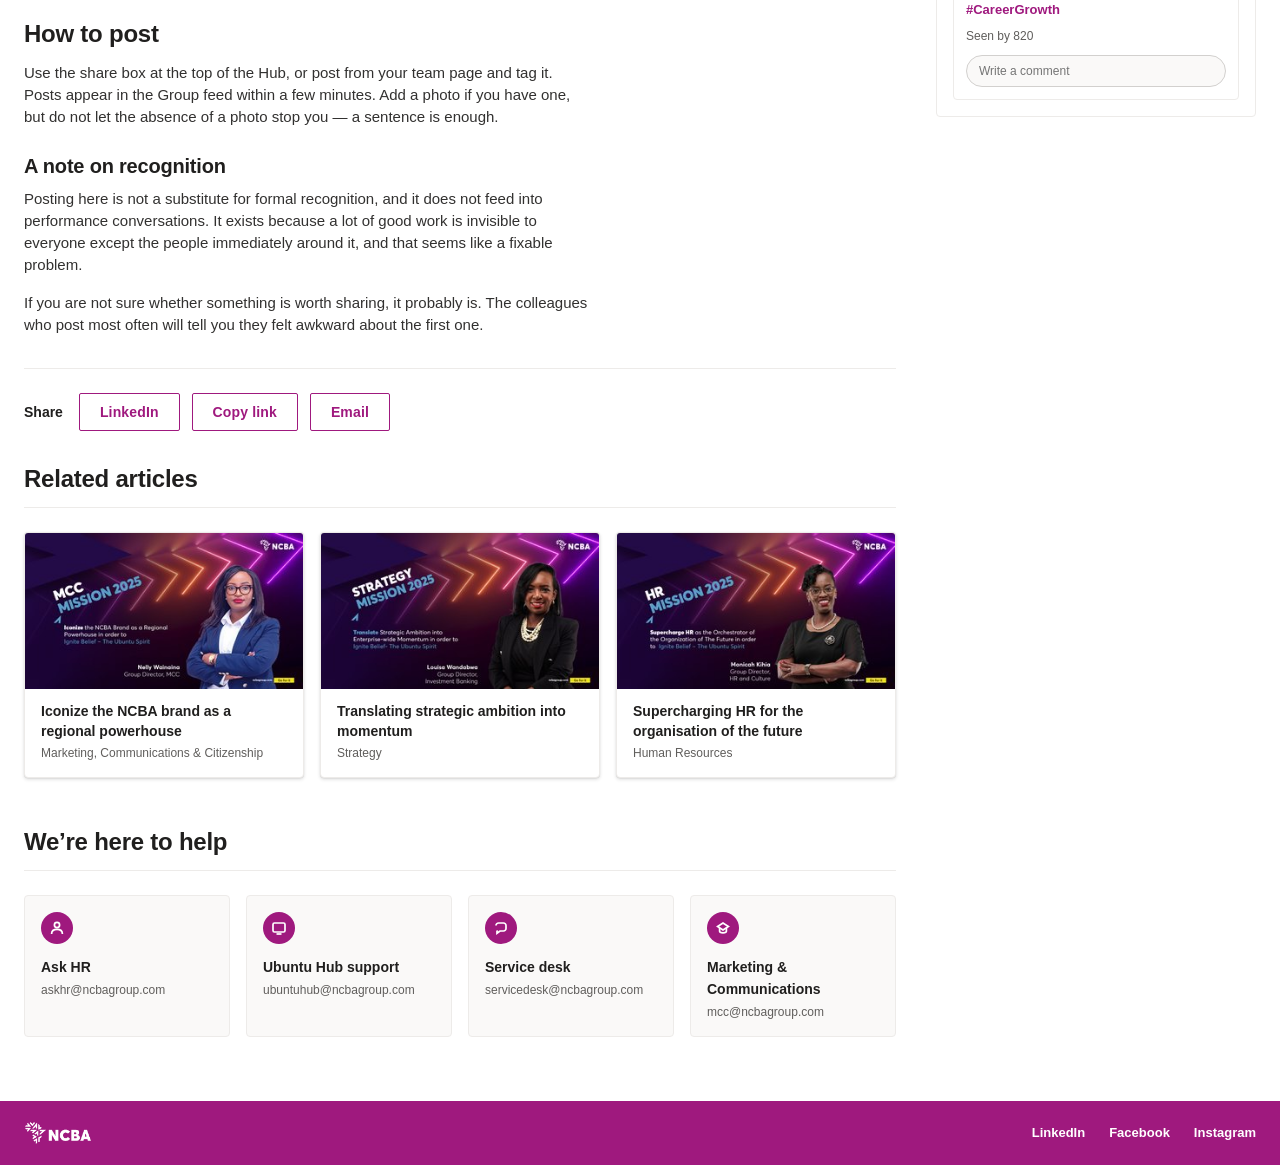
==== commit 013167b9: "Rebuild sidebar quick links; hoist GMD video; refresh Ubuntu banner - Home page: GMD video is now it" ====
--- a/article.html
+++ b/article.html
@@ -66,7 +66,6 @@
           <li><a href="region-kenya.html">Uganda</a></li>
           <li><a href="region-kenya.html">Tanzania</a></li>
           <li><a href="region-kenya.html">Rwanda</a></li>
-          <li><a href="region-kenya.html">C&ocirc;te d'Ivoire</a></li>
         </ul>
       </li>
       <li><a href="#main">Connect to Systems</a></li>
@@ -220,38 +219,27 @@
     <section class="widget">
       <h2 class="widget__title">Quick Links</h2>
       <ul class="qlinks">
-        <li><a href="index.html">
-          <span class="qlinks__icon" aria-hidden="true"><svg viewBox="0 0 22 22" fill="none" stroke="currentColor" stroke-width="1.7" stroke-linecap="round" stroke-linejoin="round" aria-hidden="true"><path d="M3.4 9.2 11 3.2l7.6 6v8.2a1.4 1.4 0 0 1-1.4 1.4h-3.4v-5.2H8.2v5.2H4.8a1.4 1.4 0 0 1-1.4-1.4z"/></svg></span>
-          <span class="qlinks__label">NCBA Group Home</span></a></li>
-        <li><a href="#main">
-          <span class="qlinks__icon" aria-hidden="true"><svg viewBox="0 0 22 22" fill="none" stroke="currentColor" stroke-width="1.7" stroke-linecap="round" stroke-linejoin="round" aria-hidden="true"><path d="M3 18V10M8.3 18V4M13.6 18v-5M19 18V7"/></svg></span>
-          <span class="qlinks__label">Performance Management</span></a></li>
-        <li><a href="#main">
-          <span class="qlinks__icon" aria-hidden="true"><svg viewBox="0 0 22 22" fill="none" stroke="currentColor" stroke-width="1.7" stroke-linecap="round" stroke-linejoin="round" aria-hidden="true"><rect x="3" y="7.5" width="16" height="10.5" rx="1.6"/><path d="M8 7.5V5.6A1.6 1.6 0 0 1 9.6 4h2.8A1.6 1.6 0 0 1 14 5.6v1.9"/></svg></span>
-          <span class="qlinks__label">Career Management</span></a></li>
-        <li><a href="#main">
-          <span class="qlinks__icon" aria-hidden="true"><svg viewBox="0 0 22 22" fill="none" stroke="currentColor" stroke-width="1.7" stroke-linecap="round" stroke-linejoin="round" aria-hidden="true"><rect x="3" y="4.8" width="16" height="14" rx="1.6"/><path d="M3 9.2h16M7.5 3v3.4M14.5 3v3.4"/></svg></span>
-          <span class="qlinks__label">Leave Management</span></a></li>
+        <li><a href="kenya-strategy.html">
+          <span class="qlinks__icon" aria-hidden="true"><svg viewBox="0 0 22 22" fill="none" stroke="currentColor" stroke-width="1.7" stroke-linecap="round" stroke-linejoin="round" aria-hidden="true"><circle cx="11" cy="11" r="8"/><path d="m14.5 7.5-2 5-5 2 2-5z"/></svg></span>
+          <span class="qlinks__label">Ubuntu Strategy</span></a></li>
         <li><a href="#main">
           <span class="qlinks__icon" aria-hidden="true"><svg viewBox="0 0 22 22" fill="none" stroke="currentColor" stroke-width="1.7" stroke-linecap="round" stroke-linejoin="round" aria-hidden="true"><path d="m11 3 2.4 4.9 5.4.8-3.9 3.8.9 5.4L11 15.4 6.2 17.9l.9-5.4L3.2 8.7l5.4-.8z"/></svg></span>
           <span class="qlinks__label">Success Factors</span></a></li>
+        <li><a href="kenya-mcc.html">
+          <span class="qlinks__icon" aria-hidden="true"><svg viewBox="0 0 22 22" fill="none" stroke="currentColor" stroke-width="1.7" stroke-linecap="round" stroke-linejoin="round" aria-hidden="true"><path d="M11 3l5.5 2.4v4.2c0 3.4-2.2 5.6-5.5 6.6-3.3-1-5.5-3.2-5.5-6.6V5.4z"/><path d="m8.6 10.6 1.7 1.7 3.1-3.4"/></svg></span>
+          <span class="qlinks__label">Brand Manifesto</span></a></li>
+        <li><a href="connect-with-john.html">
+          <span class="qlinks__icon" aria-hidden="true"><svg viewBox="0 0 22 22" fill="none" stroke="currentColor" stroke-width="1.7" stroke-linecap="round" stroke-linejoin="round" aria-hidden="true"><path d="M3.5 6.5A2.5 2.5 0 0 1 6 4h10a2.5 2.5 0 0 1 2.5 2.5v5A2.5 2.5 0 0 1 16 14H9l-4 3v-3h-1"/></svg></span>
+          <span class="qlinks__label">Ask John</span></a></li>
+        <li><a href="#main">
+          <span class="qlinks__icon" aria-hidden="true"><svg viewBox="0 0 22 22" fill="none" stroke="currentColor" stroke-width="1.7" stroke-linecap="round" stroke-linejoin="round" aria-hidden="true"><ellipse cx="11" cy="6.4" rx="7" ry="2.8"/><path d="M4 6.4v9.2c0 1.55 3.13 2.8 7 2.8s7-1.25 7-2.8V6.4"/><path d="M4 11c0 1.55 3.13 2.8 7 2.8s7-1.25 7-2.8"/></svg></span>
+          <span class="qlinks__label">Financials</span></a></li>
         <li><a href="#main">
           <span class="qlinks__icon" aria-hidden="true"><svg viewBox="0 0 22 22" fill="none" stroke="currentColor" stroke-width="1.7" stroke-linecap="round" stroke-linejoin="round" aria-hidden="true"><circle cx="8.2" cy="7.4" r="2.7"/><path d="M3 17.2c0-2.9 2.3-4.5 5.2-4.5s5.2 1.6 5.2 4.5"/><path d="M15 6.3a2.7 2.7 0 0 1 0 5.2M16.8 17.2c0-1.8-.5-3.1-1.5-4"/></svg></span>
-          <span class="qlinks__label">CRM</span></a></li>
-        <li><a href="#main">
-          <span class="qlinks__icon" aria-hidden="true"><svg viewBox="0 0 22 22" fill="none" stroke="currentColor" stroke-width="1.7" stroke-linecap="round" stroke-linejoin="round" aria-hidden="true"><path d="M11 3.4 18 6.6v4.7c0 3.9-2.9 6.3-7 7.3-4.1-1-7-3.4-7-7.3V6.6z"/><path d="M11 8.3v3.6M11 14.3h.01"/></svg></span>
-          <span class="qlinks__label">NCBA Whistle Blowing</span></a></li>
+          <span class="qlinks__label">Culture Page</span></a></li>
       </ul>
     </section>
-    <section class="widget">
-      <h2 class="widget__title">Ubuntu Strategy</h2>
-      <a class="tile" href="kenya-strategy.html">
-        <img class="tile__img" src="assets/img/tile/tile-ubuntu-strategy.jpg" alt="Ubuntu strategy key visual" width="288" height="162">
-        <span class="tile__title">Ignite Belief &mdash; the Ubuntu Spirit<span class="tile__arrow" aria-hidden="true">&rarr;</span></span>
-        <p class="tile__desc">Our ambition, the pillars behind it and where your team fits in.</p>
-      </a>
-    </section>
-    <section class="widget">
+    <section class="widget" id="events">
       <h2 class="widget__title">NCBA Staff Updates</h2>
       <div class="feed">
         <article class="feed__item">
@@ -301,79 +289,6 @@
         </article>
       </div>
     </section>
-    <section class="widget">
-      <h2 class="widget__title">Success Factors</h2>
-      <div class="reslinks">
-        <a href="#main"><span class="reslinks__icon" aria-hidden="true"><svg viewBox="0 0 16 20" fill="none" stroke="currentColor" stroke-width="1.7" stroke-linecap="round" stroke-linejoin="round" aria-hidden="true"><path d="M9 2H4.6A1.6 1.6 0 0 0 3 3.6v12.8A1.6 1.6 0 0 0 4.6 18h6.8a1.6 1.6 0 0 0 1.6-1.6V6z"/><path d="M9 2v4h4"/></svg></span>Set and review goals</a>
-        <a href="#main"><span class="reslinks__icon" aria-hidden="true"><svg viewBox="0 0 16 20" fill="none" stroke="currentColor" stroke-width="1.7" stroke-linecap="round" stroke-linejoin="round" aria-hidden="true"><path d="M9 2H4.6A1.6 1.6 0 0 0 3 3.6v12.8A1.6 1.6 0 0 0 4.6 18h6.8a1.6 1.6 0 0 0 1.6-1.6V6z"/><path d="M9 2v4h4"/></svg></span>Development plan</a>
-        <a href="#main"><span class="reslinks__icon" aria-hidden="true"><svg viewBox="0 0 16 20" fill="none" stroke="currentColor" stroke-width="1.7" stroke-linecap="round" stroke-linejoin="round" aria-hidden="true"><path d="M9 2H4.6A1.6 1.6 0 0 0 3 3.6v12.8A1.6 1.6 0 0 0 4.6 18h6.8a1.6 1.6 0 0 0 1.6-1.6V6z"/><path d="M9 2v4h4"/></svg></span>Performance check-ins</a>
-      </div>
-    </section>
-    <section class="widget">
-      <h2 class="widget__title">Brand Manifesto</h2>
-      <a class="tile" href="kenya-mcc.html">
-        <img class="tile__img" src="assets/img/tile/tile-brand-manifesto.jpg" alt="NCBA brand manifesto key visual" width="288" height="162">
-        <span class="tile__title">What we stand for<span class="tile__arrow" aria-hidden="true">&rarr;</span></span>
-        <p class="tile__desc">Tone of voice, the logo, and how to use the brand well.</p>
-      </a>
-    </section>
-    <section class="widget">
-      <h2 class="widget__title">Ask John</h2>
-      <a class="tile" href="connect-with-john.html">
-        <img class="tile__img" src="assets/img/tile/tile-ask-john.jpg" alt="Fireside chats with the Group Managing Director" width="288" height="162">
-        <span class="tile__title">Put a question to the GMD<span class="tile__arrow" aria-hidden="true">&rarr;</span></span>
-        <p class="tile__desc">Fireside chats, town halls and the questions colleagues are asking.</p>
-      </a>
-    </section>
-    <section class="widget">
-      <h2 class="widget__title">Financials</h2>
-      <div class="reslinks">
-        <a href="#main"><span class="reslinks__icon" aria-hidden="true"><svg viewBox="0 0 16 20" fill="none" stroke="currentColor" stroke-width="1.7" stroke-linecap="round" stroke-linejoin="round" aria-hidden="true"><path d="M9 2H4.6A1.6 1.6 0 0 0 3 3.6v12.8A1.6 1.6 0 0 0 4.6 18h6.8a1.6 1.6 0 0 0 1.6-1.6V6z"/><path d="M9 2v4h4"/></svg></span>Reporting calendar</a>
-        <a href="#main"><span class="reslinks__icon" aria-hidden="true"><svg viewBox="0 0 16 20" fill="none" stroke="currentColor" stroke-width="1.7" stroke-linecap="round" stroke-linejoin="round" aria-hidden="true"><path d="M9 2H4.6A1.6 1.6 0 0 0 3 3.6v12.8A1.6 1.6 0 0 0 4.6 18h6.8a1.6 1.6 0 0 0 1.6-1.6V6z"/><path d="M9 2v4h4"/></svg></span>Published results</a>
-        <a href="#main"><span class="reslinks__icon" aria-hidden="true"><svg viewBox="0 0 16 20" fill="none" stroke="currentColor" stroke-width="1.7" stroke-linecap="round" stroke-linejoin="round" aria-hidden="true"><path d="M9 2H4.6A1.6 1.6 0 0 0 3 3.6v12.8A1.6 1.6 0 0 0 4.6 18h6.8a1.6 1.6 0 0 0 1.6-1.6V6z"/><path d="M9 2v4h4"/></svg></span>Investor material</a>
-      </div>
-    </section>
-    <section class="widget">
-      <h2 class="widget__title">Culture Page</h2>
-      <a class="tile" href="#main">
-        <img class="tile__img" src="assets/img/tile/tile-culture.jpg" alt="Culture and change key visual" width="288" height="162">
-        <span class="tile__title">Culture &amp; Change<span class="tile__arrow" aria-hidden="true">&rarr;</span></span>
-        <p class="tile__desc">What we are building together and how to take part.</p>
-      </a>
-    </section>
-    <section class="widget" id="events">
-      <h2 class="widget__title">NCBA Group Events</h2>
-      <ul class="events">
-        <li>
-          <span class="events__date"><span class="events__mon">Aug</span><span class="events__day">14</span></span>
-          <span class="events__body">
-            <a class="events__title" href="#main">Ubuntu Hub walkthrough</a>
-            <span class="events__when">Fri, Aug 14, 10:00 AM</span>
-          </span>
-        </li>
-        <li>
-          <span class="events__date"><span class="events__mon">Aug</span><span class="events__day">27</span></span>
-          <span class="events__body">
-            <a class="events__title" href="connect-with-john.html">GMD staff town hall</a>
-            <span class="events__when">Thu, Aug 27, 6:30 AM</span>
-          </span>
-        </li>
-        <li>
-          <span class="events__date"><span class="events__mon">Sep</span><span class="events__day">05</span></span>
-          <span class="events__body">
-            <a class="events__title" href="#main">NCBA Golf Series qualifier</a>
-            <span class="events__when">Sat, Sep 5, All day</span>
-          </span>
-        </li>
-        <li>
-          <span class="events__date"><span class="events__mon">Sep</span><span class="events__day">18</span></span>
-          <span class="events__body">
-            <a class="events__title" href="kenya-hr.html">Wellness week opening</a>
-            <span class="events__when">Fri, Sep 18, 8:30 AM</span>
-          </span>
-        </li>
-      </ul>
-    </section>
 
   </aside>
   </div>
--- a/assets/css/ncba.css
+++ b/assets/css/ncba.css
@@ -244,15 +244,18 @@
   background: var(--surface);
   border-bottom: 1px solid var(--line);
 }
+/* NOTE: no `overflow-x: auto` here — it would clip the department dropdowns.
+   With four countries the row fits comfortably and wraps if it must. */
 .subnav__inner {
   max-width: calc(var(--canvas) + var(--sp-6) * 2);
   margin: 0 auto; padding: 0 var(--sp-6);
+  min-height: var(--h-subnav);
+  display: flex; align-items: center; flex-wrap: wrap; gap: var(--sp-1);
+}
+.subnav__item { position: relative; display: flex; align-items: stretch; }
+.subnav a {
+  display: flex; align-items: center; gap: var(--sp-1);
   height: var(--h-subnav);
-  display: flex; align-items: center; gap: var(--sp-1);
-  overflow-x: auto;
-}
-.subnav a {
-  display: flex; align-items: center; height: var(--h-subnav);
   padding: 0 var(--sp-3);
   font-size: var(--fs-nav); font-weight: 600; color: var(--body);
   white-space: nowrap; border-bottom: 2px solid transparent;
@@ -262,9 +265,28 @@
   color: var(--ncba-magenta); font-weight: 700;
   border-bottom-color: var(--ncba-magenta);
 }
-.subnav__sep {
-  flex: 0 0 1px; height: 20px; margin: 0 var(--sp-3);
-  background: var(--line-strong);
+.subnav .caret { width: 10px; height: 10px; flex: 0 0 10px; }
+
+/* Department dropdown — CSS only, same flyout pattern as the main nav */
+.submenu {
+  position: absolute; top: 100%; left: 0; z-index: 40;
+  min-width: 200px; padding: var(--sp-2) 0;
+  background: var(--surface);
+  border-radius: var(--radius-lg);
+  box-shadow: var(--shadow-card-hover);
+  display: none;
+}
+.has-submenu:hover > .submenu,
+.has-submenu:focus-within > .submenu { display: block; }
+.submenu li { display: block; }
+.submenu a {
+  height: 36px; padding: 0 var(--sp-4);
+  font-weight: 400; color: var(--body); border-bottom: 0;
+}
+.submenu a:hover { background: var(--surface-alt); color: var(--ncba-magenta); }
+.submenu a.is-active {
+  color: var(--ncba-magenta); font-weight: 700;
+  background: var(--ncba-magenta-tint); border-bottom: 0;
 }
 
 /* --------------------------------------------------------------------------
@@ -401,12 +423,20 @@
 /* --------------------------------------------------------------------------
    10. Quote block
    -------------------------------------------------------------------------- */
+/* The left rule is an 8px Ubuntu-pattern strip rather than the flat yellow
+   bar it replaced (decision D-035), matching the strip beside main-column
+   media. Drawn as ::after so it sits above the ::before texture ground; the
+   quote text is inset well clear of it, so nothing is obscured. */
 .quote {
   position: relative; isolation: isolate; overflow: hidden;
   margin: 0; padding: var(--sp-8) var(--sp-10);
   background: var(--ncba-purple);
-  border-left: 4px solid var(--ncba-yellow);
   border-radius: var(--radius-lg);
+}
+.quote::after {
+  content: ""; position: absolute; left: 0; top: 0; bottom: 0; width: 8px;
+  background-image: url("../img/ubuntu-texture.jpg");
+  background-size: 400px;
 }
 /* .30 is the ceiling that keeps the white quote text at AAA over every pixel
    of the pattern — .35 starts failing (decision D-024). */
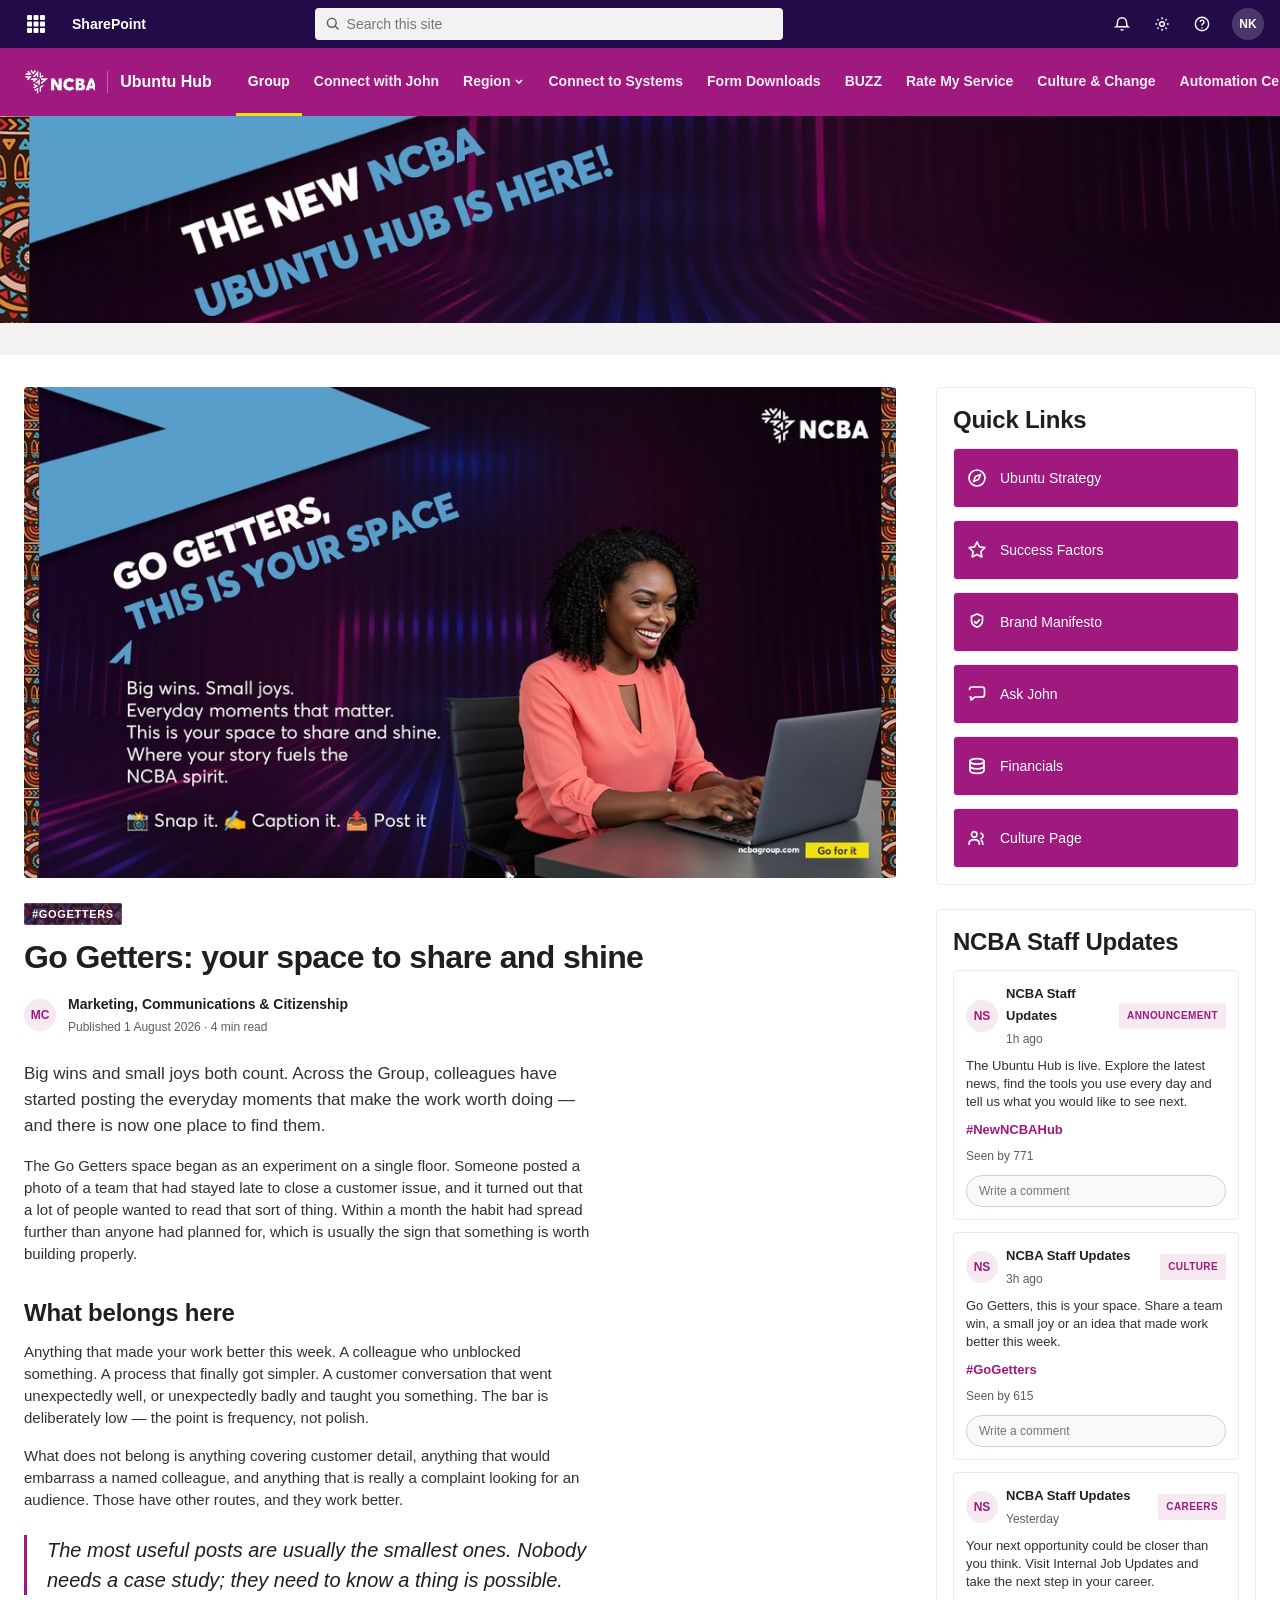
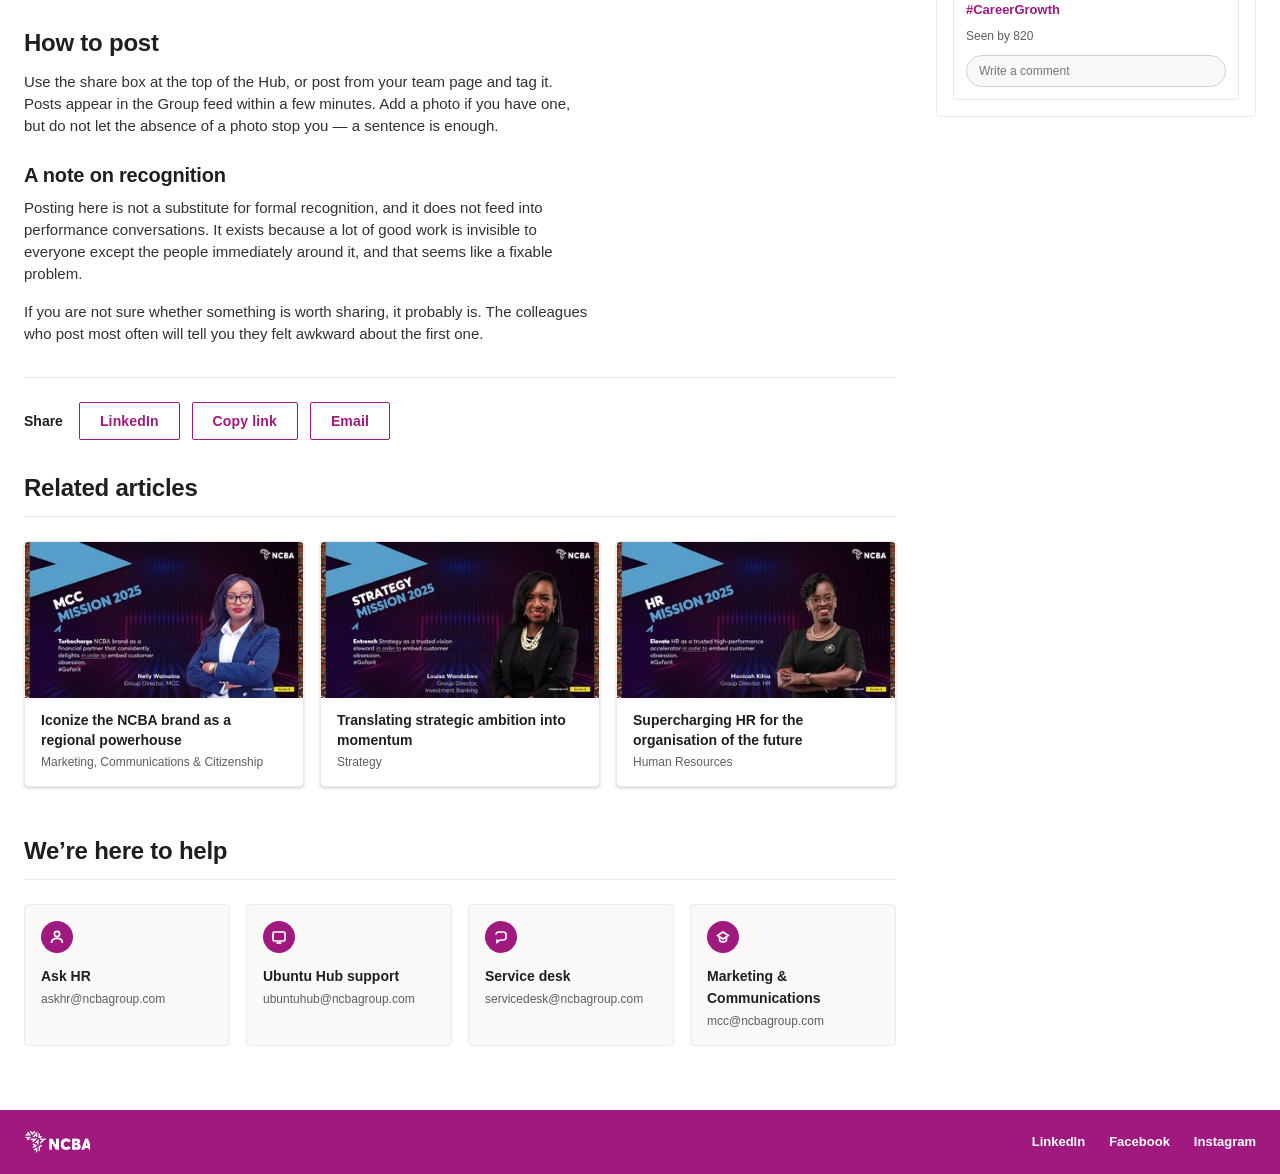
==== commit 17638fc2: "Bake Ubuntu texture into artwork; add Monica banner after GMD video - All images re-rendered from re" ====
--- a/article.html
+++ b/article.html
@@ -50,7 +50,7 @@
 <!-- ============================ SITE HEADER ============================ -->
 <header class="sitehead">
   <a class="sitehead__brand" href="index.html">
-    <img src="assets/img/ncba-logo-white.png" alt="NCBA" width="74" height="26">
+    <img src="assets/img/ncba-logo-white.png" alt="NCBA" width="71" height="26">
     <span class="sitehead__title">Ubuntu Hub</span>
   </a>
   <nav class="sitehead__nav" aria-label="Main">
@@ -298,7 +298,7 @@
 <footer class="sitefoot">
   <div class="sitefoot__inner">
     <a class="sitefoot__brand" href="index.html">
-      <img src="assets/img/ncba-logo-white.png" alt="NCBA" width="68" height="24">
+      <img src="assets/img/ncba-logo-white.png" alt="NCBA" width="66" height="24">
     </a>
     <nav class="sitefoot__social" aria-label="Social">
       <a href="#main">LinkedIn</a>
--- a/assets/css/ncba.css
+++ b/assets/css/ncba.css
@@ -385,18 +385,11 @@
 /* --------------------------------------------------------------------------
    9. Main-column media — locked to 940 x 529
    -------------------------------------------------------------------------- */
-/* 8px Ubuntu-pattern strip down the left and right edge of main-column media
-   and carousels (decisions D-029, D-034). Deliberately NOT applied to hero
-   banners, blog-loop thumbnails, the quote block or sidebar imagery. */
-.ubuntu-edge,
-.media,
-.carousel__viewport,
-.article__hero {
-  padding-left: 8px;
-  padding-right: 8px;
-  background-image: url("../img/ubuntu-texture.jpg");
-  background-size: 400px;
-}
+/* NOTE: the Ubuntu edge strip that used to live here has been REMOVED.
+   The supplied artwork now carries the pattern baked into its own left and
+   right edges (decision D-045), so painting a CSS strip beside the image
+   would double it. The texture survives in exactly two places: the campaign
+   tag (.chip) and the quote block. */
 .media { position: relative; display: block; border-radius: var(--radius-md); overflow: hidden; }
 .media__img { width: 100%; height: auto; }
 .media__play {
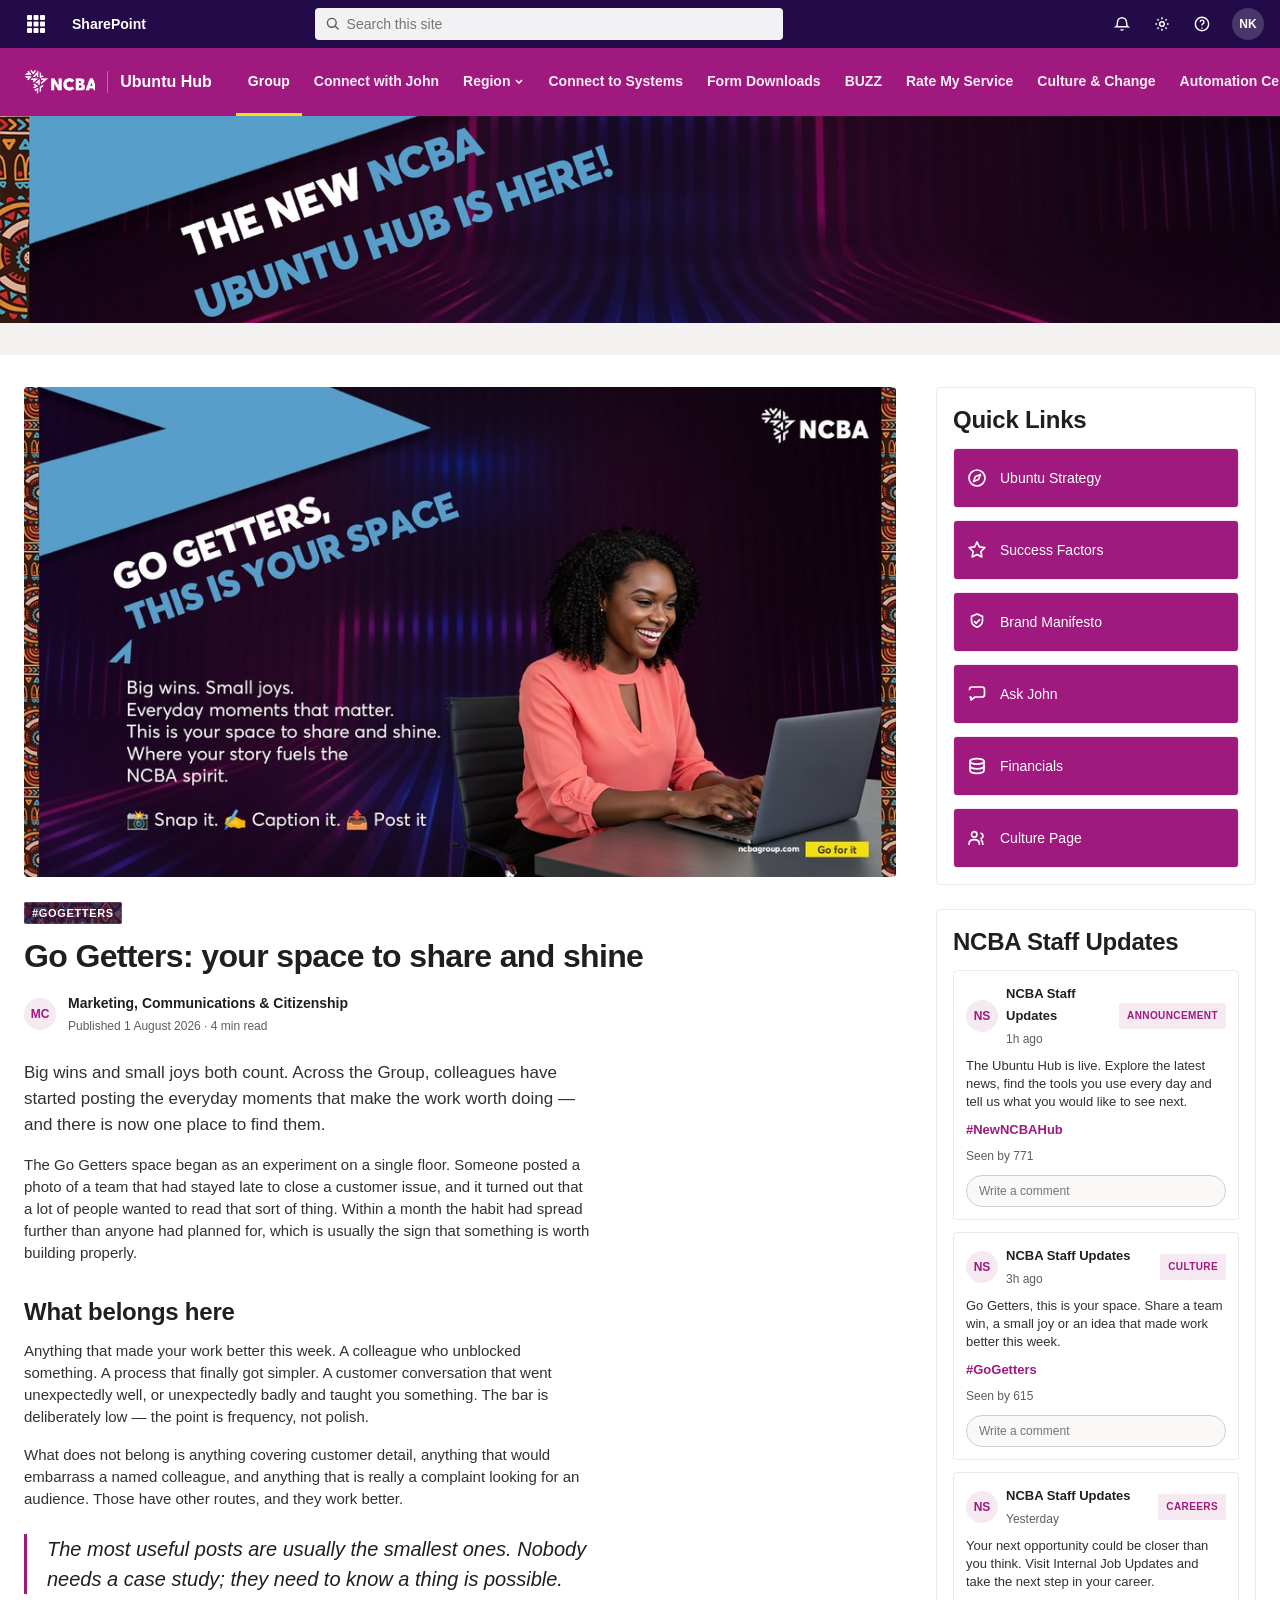
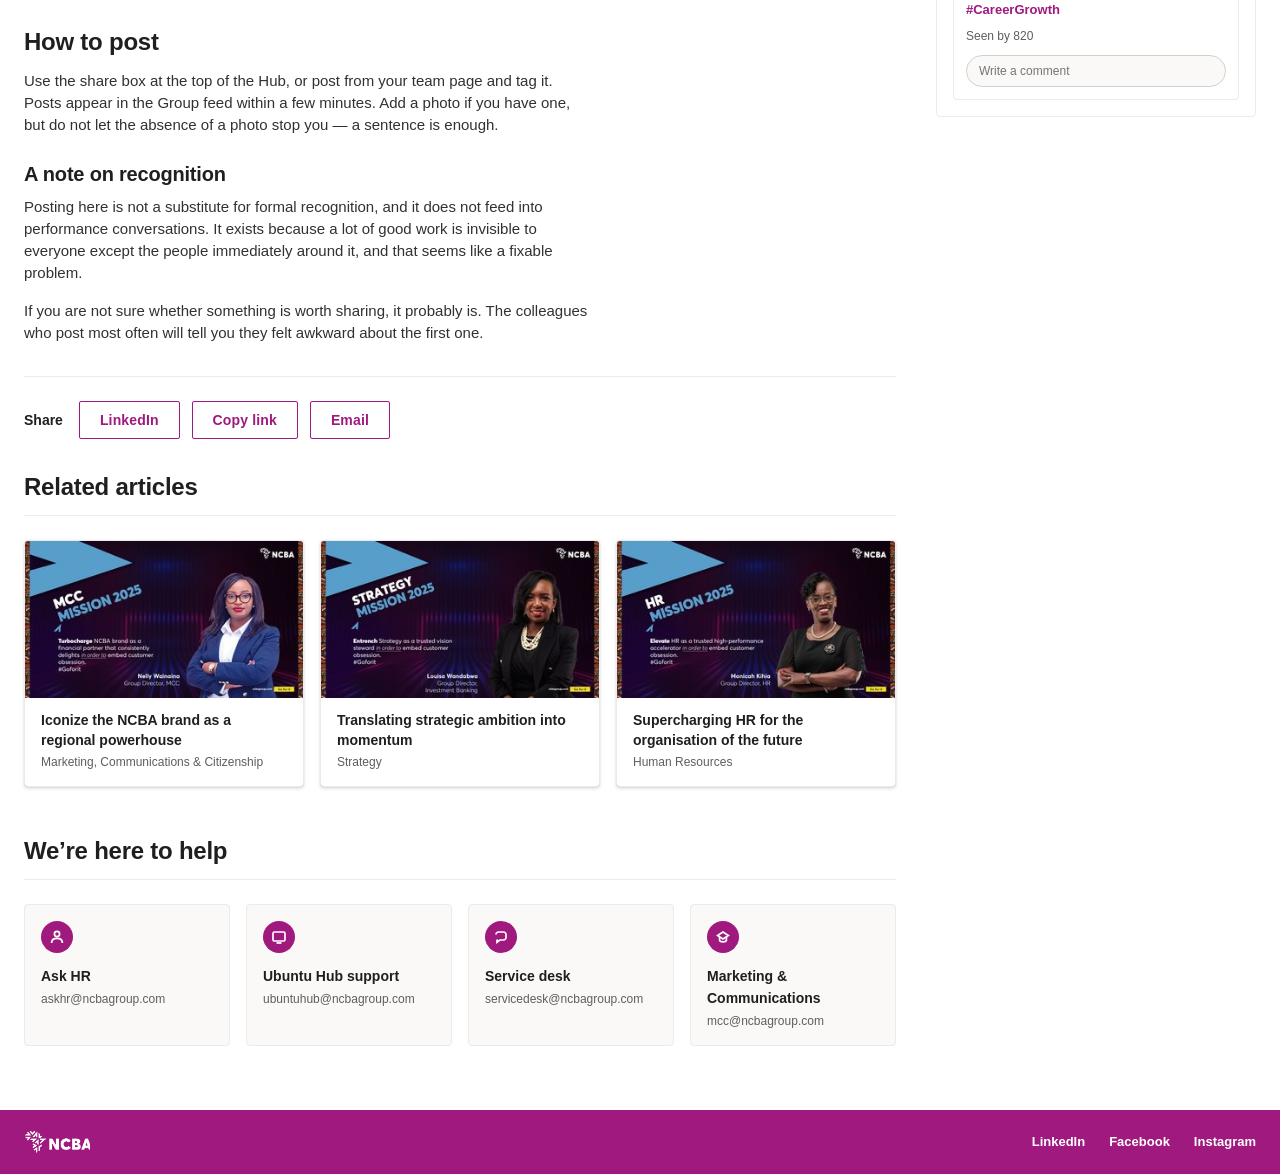
==== commit bf5256de: "New 1920x310 header banners; hero slot re-locked - index.html uses KV 3 Website Banner 1920x310px 1 " ====
--- a/article.html
+++ b/article.html
@@ -81,7 +81,7 @@
 
 <!-- ============================ HERO (full bleed) ============================ -->
 <section class="hero">
-  <img class="hero__img" src="assets/img/hero/hero-article.jpg" alt="The new NCBA Ubuntu Hub is here" width="1448" height="234">
+  <img class="hero__img" src="assets/img/hero/hero-article.jpg" alt="The new NCBA Ubuntu Hub is here" width="1920" height="310">
   <h1 class="visually-hidden">News</h1>
   <p class="visually-hidden">Stories from across NCBA Group.</p>
 </section>
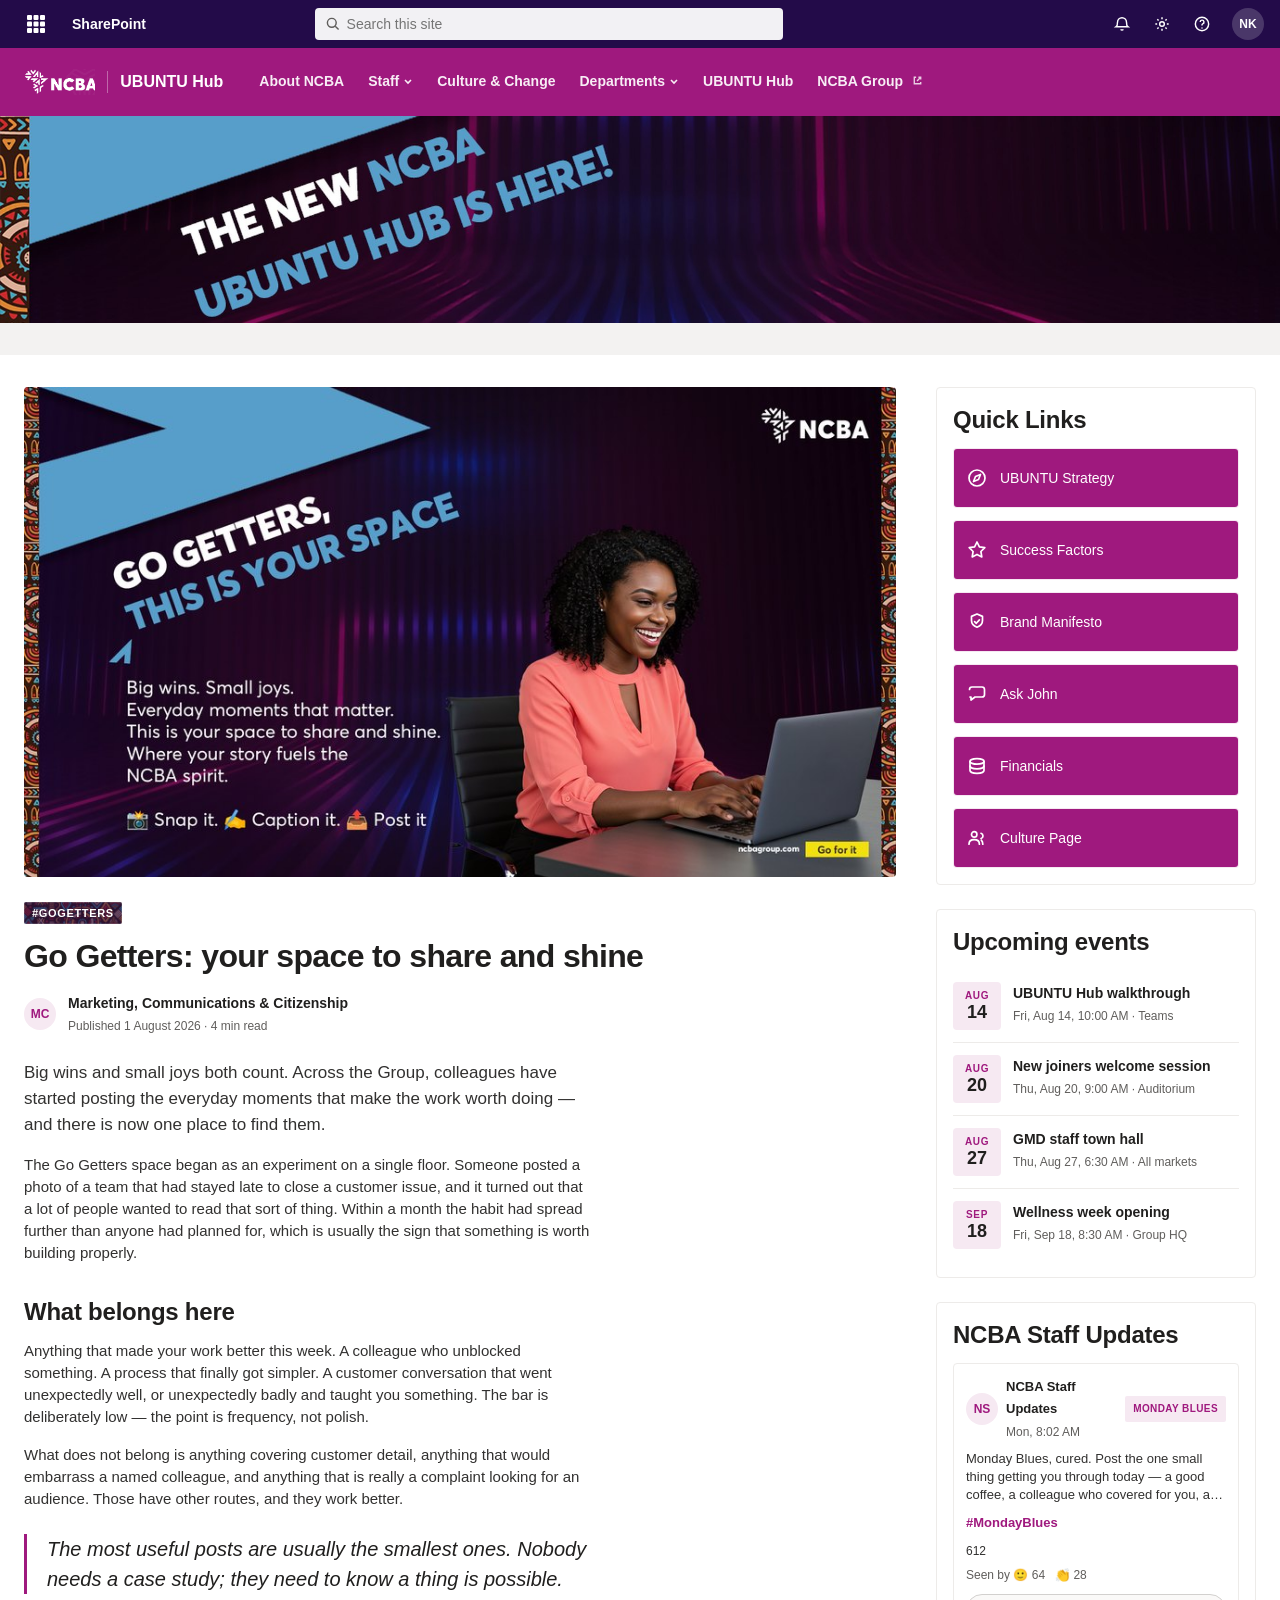
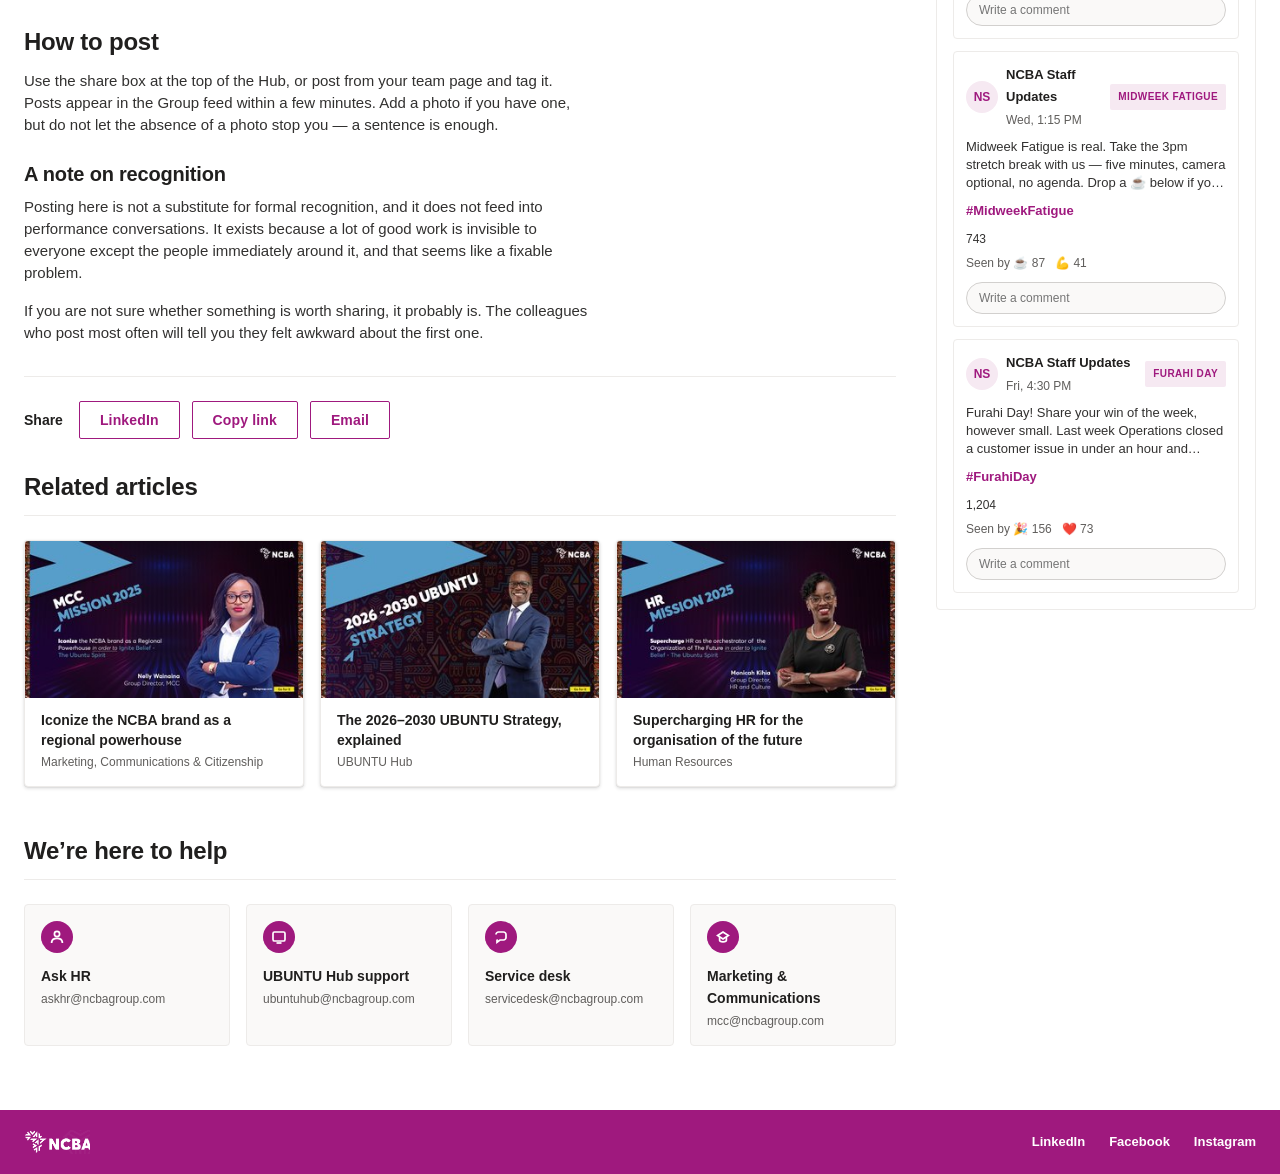
==== commit 76b51fbe: "v2: UBUNTU Hub and Staff pages, new header, hero slider Built on branch v2-ubuntu-hub; main and the " ====
--- a/article.html
+++ b/article.html
@@ -3,7 +3,7 @@
 <head>
 <meta charset="utf-8">
 <meta name="viewport" content="width=device-width, initial-scale=1">
-<title>Go Getters: your space to share and shine | NCBA Ubuntu Hub</title>
+<title>Go Getters: your space to share and shine | NCBA UBUNTU Hub</title>
 <link rel="stylesheet" href="assets/css/ncba.css">
 </head>
 <body>
@@ -51,37 +51,41 @@
 <header class="sitehead">
   <a class="sitehead__brand" href="index.html">
     <img src="assets/img/ncba-logo-white.png" alt="NCBA" width="71" height="26">
-    <span class="sitehead__title">Ubuntu Hub</span>
+    <span class="sitehead__title">UBUNTU Hub</span>
   </a>
   <nav class="sitehead__nav" aria-label="Main">
     <ul>
-      <li><a class="is-active" href="index.html" aria-current="page">Group</a></li>
-      <li><a href="connect-with-john.html">Connect with John</a></li>
+      <li><a href="#main">About NCBA</a></li>
       <li class="has-menu">
-        <a href="region-kenya.html">Region
+        <a href="staff.html">Staff
           <svg class="caret" viewBox="0 0 10 10" fill="none" stroke="currentColor" stroke-width="1.6" aria-hidden="true"><path d="m2 4 3 3 3-3"/></svg>
         </a>
         <ul class="menu">
-          <li><a href="region-kenya.html">Kenya</a></li>
-          <li><a href="region-kenya.html">Uganda</a></li>
-          <li><a href="region-kenya.html">Tanzania</a></li>
-          <li><a href="region-kenya.html">Rwanda</a></li>
+          <li><a href="staff.html#existing-staff">Existing Staff</a></li>
+          <li><a href="staff.html#new-staff">New Staff</a></li>
         </ul>
       </li>
-      <li><a href="#main">Connect to Systems</a></li>
-      <li><a href="#main">Form Downloads</a></li>
-      <li><a href="#main">BUZZ</a></li>
-      <li><a href="#help">Rate My Service</a></li>
       <li><a href="#main">Culture &amp; Change</a></li>
-      <li><a href="#main">Automation Center</a></li>
-      <li><a href="#main">Sustainability</a></li>
+      <li class="has-menu">
+        <a href="kenya-mcc.html">Departments
+          <svg class="caret" viewBox="0 0 10 10" fill="none" stroke="currentColor" stroke-width="1.6" aria-hidden="true"><path d="m2 4 3 3 3-3"/></svg>
+        </a>
+        <ul class="menu">
+          <li><a href="kenya-mcc.html">MCC</a></li>
+          <li><a href="kenya-strategy.html">Strategy</a></li>
+          <li><a href="kenya-hr.html">Human Resources</a></li>
+          <li><a href="ubuntu-hub.html">UBUNTU Hub</a></li>
+        </ul>
+      </li>
+      <li><a href="ubuntu-hub.html">UBUNTU Hub</a></li>
+      <li><a class="is-external" href="https://ncbagroup.com/" target="_blank" rel="noopener noreferrer">NCBA Group<svg class="ext" viewBox="0 0 12 12" fill="none" stroke="currentColor" stroke-width="1.5" aria-hidden="true"><path d="M4.5 2.5H2.5v7h7v-2M7 2.5h2.5V5M9.5 2.5 5.5 6.5"/></svg><span class="visually-hidden"> (opens in a new tab)</span></a></li>
     </ul>
   </nav>
 </header>
 
 <!-- ============================ HERO (full bleed) ============================ -->
 <section class="hero">
-  <img class="hero__img" src="assets/img/hero/hero-article.jpg" alt="The new NCBA Ubuntu Hub is here" width="1920" height="310">
+  <img class="hero__img" src="assets/img/hero/hero-article.jpg" alt="The new NCBA UBUNTU Hub is here" width="1920" height="310">
   <h1 class="visually-hidden">News</h1>
   <p class="visually-hidden">Stories from across NCBA Group.</p>
 </section>
@@ -110,13 +114,13 @@
       </div>
 
       <div class="article__body">
-        <p class="lede">Big wins and small joys both count. Across the Group, colleagues have started posting the everyday moments that make the work worth doing — and there is now one place to find them.</p>
+        <p class="lede">Big wins and small joys both count. Across the Group, colleagues have started posting the everyday moments that make the work worth doing &mdash; and there is now one place to find them.</p>
 
         <p>The Go Getters space began as an experiment on a single floor. Someone posted a photo of a team that had stayed late to close a customer issue, and it turned out that a lot of people wanted to read that sort of thing. Within a month the habit had spread further than anyone had planned for, which is usually the sign that something is worth building properly.</p>
 
         <h2>What belongs here</h2>
 
-        <p>Anything that made your work better this week. A colleague who unblocked something. A process that finally got simpler. A customer conversation that went unexpectedly well, or unexpectedly badly and taught you something. The bar is deliberately low — the point is frequency, not polish.</p>
+        <p>Anything that made your work better this week. A colleague who unblocked something. A process that finally got simpler. A customer conversation that went unexpectedly well, or unexpectedly badly and taught you something. The bar is deliberately low &mdash; the point is frequency, not polish.</p>
 
         <p>What does not belong is anything covering customer detail, anything that would embarrass a named colleague, and anything that is really a complaint looking for an audience. Those have other routes, and they work better.</p>
 
@@ -124,7 +128,7 @@
 
         <h2>How to post</h2>
 
-        <p>Use the share box at the top of the Hub, or post from your team page and tag it. Posts appear in the Group feed within a few minutes. Add a photo if you have one, but do not let the absence of a photo stop you — a sentence is enough.</p>
+        <p>Use the share box at the top of the Hub, or post from your team page and tag it. Posts appear in the Group feed within a few minutes. Add a photo if you have one, but do not let the absence of a photo stop you &mdash; a sentence is enough.</p>
 
         <h3>A note on recognition</h3>
 
@@ -153,11 +157,11 @@
             <span class="related__desc">Marketing, Communications &amp; Citizenship</span>
           </span>
         </a>
-        <a class="related__card" href="kenya-strategy.html">
-          <img src="assets/img/loop/loop-louisa.jpg" alt="Strategy Mission key visual" width="320" height="180">
+        <a class="related__card" href="ubuntu-hub.html">
+          <img src="assets/img/loop/loop-strategy.jpg" alt="2026-2030 UBUNTU Strategy" width="320" height="180">
           <span class="related__text">
-            <span class="related__title">Translating strategic ambition into momentum</span>
-            <span class="related__desc">Strategy</span>
+            <span class="related__title">The 2026&ndash;2030 UBUNTU Strategy, explained</span>
+            <span class="related__desc">UBUNTU Hub</span>
           </span>
         </a>
         <a class="related__card" href="kenya-hr.html">
@@ -188,7 +192,7 @@
           <span class="help__icon" aria-hidden="true">
             <svg viewBox="0 0 16 16" fill="none" stroke="currentColor" stroke-width="1.7"><rect x="2" y="3" width="12" height="9" rx="1.4"/><path d="M5.5 14h5"/></svg>
           </span>
-          <span class="help__team">Ubuntu Hub support</span>
+          <span class="help__team">UBUNTU Hub support</span>
           <p class="help__addr">ubuntuhub@ncbagroup.com</p>
         </div>
 
@@ -219,13 +223,13 @@
     <section class="widget">
       <h2 class="widget__title">Quick Links</h2>
       <ul class="qlinks">
-        <li><a href="kenya-strategy.html">
+        <li><a href="ubuntu-hub.html">
           <span class="qlinks__icon" aria-hidden="true"><svg viewBox="0 0 22 22" fill="none" stroke="currentColor" stroke-width="1.7" stroke-linecap="round" stroke-linejoin="round" aria-hidden="true"><circle cx="11" cy="11" r="8"/><path d="m14.5 7.5-2 5-5 2 2-5z"/></svg></span>
-          <span class="qlinks__label">Ubuntu Strategy</span></a></li>
+          <span class="qlinks__label">UBUNTU Strategy</span></a></li>
         <li><a href="#main">
           <span class="qlinks__icon" aria-hidden="true"><svg viewBox="0 0 22 22" fill="none" stroke="currentColor" stroke-width="1.7" stroke-linecap="round" stroke-linejoin="round" aria-hidden="true"><path d="m11 3 2.4 4.9 5.4.8-3.9 3.8.9 5.4L11 15.4 6.2 17.9l.9-5.4L3.2 8.7l5.4-.8z"/></svg></span>
           <span class="qlinks__label">Success Factors</span></a></li>
-        <li><a href="kenya-mcc.html">
+        <li><a href="ubuntu-hub.html#manifesto">
           <span class="qlinks__icon" aria-hidden="true"><svg viewBox="0 0 22 22" fill="none" stroke="currentColor" stroke-width="1.7" stroke-linecap="round" stroke-linejoin="round" aria-hidden="true"><path d="M11 3l5.5 2.4v4.2c0 3.4-2.2 5.6-5.5 6.6-3.3-1-5.5-3.2-5.5-6.6V5.4z"/><path d="m8.6 10.6 1.7 1.7 3.1-3.4"/></svg></span>
           <span class="qlinks__label">Brand Manifesto</span></a></li>
         <li><a href="connect-with-john.html">
@@ -240,6 +244,39 @@
       </ul>
     </section>
     <section class="widget" id="events">
+      <h2 class="widget__title">Upcoming events</h2>
+      <ul class="events">
+        <li>
+          <span class="events__date"><span class="events__mon">Aug</span><span class="events__day">14</span></span>
+          <span class="events__body">
+            <a class="events__title" href="ubuntu-hub.html">UBUNTU Hub walkthrough</a>
+            <span class="events__when">Fri, Aug 14, 10:00 AM &middot; Teams</span>
+          </span>
+        </li>
+        <li>
+          <span class="events__date"><span class="events__mon">Aug</span><span class="events__day">20</span></span>
+          <span class="events__body">
+            <a class="events__title" href="staff.html#new-staff">New joiners welcome session</a>
+            <span class="events__when">Thu, Aug 20, 9:00 AM &middot; Auditorium</span>
+          </span>
+        </li>
+        <li>
+          <span class="events__date"><span class="events__mon">Aug</span><span class="events__day">27</span></span>
+          <span class="events__body">
+            <a class="events__title" href="connect-with-john.html">GMD staff town hall</a>
+            <span class="events__when">Thu, Aug 27, 6:30 AM &middot; All markets</span>
+          </span>
+        </li>
+        <li>
+          <span class="events__date"><span class="events__mon">Sep</span><span class="events__day">18</span></span>
+          <span class="events__body">
+            <a class="events__title" href="kenya-hr.html">Wellness week opening</a>
+            <span class="events__when">Fri, Sep 18, 8:30 AM &middot; Group HQ</span>
+          </span>
+        </li>
+      </ul>
+    </section>
+    <section class="widget">
       <h2 class="widget__title">NCBA Staff Updates</h2>
       <div class="feed">
         <article class="feed__item">
@@ -247,13 +284,14 @@
             <span class="feed__avatar" aria-hidden="true">NS</span>
             <span class="feed__who">
               <span class="feed__author">NCBA Staff Updates</span>
-              <span class="feed__meta">1h ago</span>
+              <span class="feed__meta">Mon, 8:02 AM</span>
             </span>
-            <span class="feed__badge">Announcement</span>
+            <span class="feed__badge">Monday Blues</span>
           </div>
-          <p class="feed__text">The Ubuntu Hub is live. Explore the latest news, find the tools you use every day and tell us what you would like to see next.</p>
-          <a class="feed__tag" href="article.html">#NewNCBAHub</a>
-          <span class="feed__views">Seen by 771</span>
+          <p class="feed__text">Monday Blues, cured. Post the one small thing getting you through today — a good coffee, a colleague who covered for you, a playlist. Best three get a shout-out on Furahi Day.</p>
+          <a class="feed__tag" href="article.html">#MondayBlues</a>
+          <span class="feed__react" aria-hidden="true">612</span>
+          <span class="feed__views">Seen by &#128578; 64 &nbsp; &#128079; 28</span>
           <label class="visually-hidden" for="c1">Comment on this update</label>
           <input class="feed__comment" id="c1" type="text" placeholder="Write a comment">
         </article>
@@ -262,13 +300,14 @@
             <span class="feed__avatar" aria-hidden="true">NS</span>
             <span class="feed__who">
               <span class="feed__author">NCBA Staff Updates</span>
-              <span class="feed__meta">3h ago</span>
+              <span class="feed__meta">Wed, 1:15 PM</span>
             </span>
-            <span class="feed__badge">Culture</span>
+            <span class="feed__badge">Midweek Fatigue</span>
           </div>
-          <p class="feed__text">Go Getters, this is your space. Share a team win, a small joy or an idea that made work better this week.</p>
-          <a class="feed__tag" href="article.html">#GoGetters</a>
-          <span class="feed__views">Seen by 615</span>
+          <p class="feed__text">Midweek Fatigue is real. Take the 3pm stretch break with us — five minutes, camera optional, no agenda. Drop a &#9749; below if you are joining.</p>
+          <a class="feed__tag" href="article.html">#MidweekFatigue</a>
+          <span class="feed__react" aria-hidden="true">743</span>
+          <span class="feed__views">Seen by &#9749; 87 &nbsp; &#128170; 41</span>
           <label class="visually-hidden" for="c2">Comment on this update</label>
           <input class="feed__comment" id="c2" type="text" placeholder="Write a comment">
         </article>
@@ -277,13 +316,14 @@
             <span class="feed__avatar" aria-hidden="true">NS</span>
             <span class="feed__who">
               <span class="feed__author">NCBA Staff Updates</span>
-              <span class="feed__meta">Yesterday</span>
+              <span class="feed__meta">Fri, 4:30 PM</span>
             </span>
-            <span class="feed__badge">Careers</span>
+            <span class="feed__badge">Furahi Day</span>
           </div>
-          <p class="feed__text">Your next opportunity could be closer than you think. Visit Internal Job Updates and take the next step in your career.</p>
-          <a class="feed__tag" href="article.html">#CareerGrowth</a>
-          <span class="feed__views">Seen by 820</span>
+          <p class="feed__text">Furahi Day! Share your win of the week, however small. Last week Operations closed a customer issue in under an hour and nobody outside the floor heard about it. Let us fix that.</p>
+          <a class="feed__tag" href="article.html">#FurahiDay</a>
+          <span class="feed__react" aria-hidden="true">1,204</span>
+          <span class="feed__views">Seen by &#127881; 156 &nbsp; &#10084;&#65039; 73</span>
           <label class="visually-hidden" for="c3">Comment on this update</label>
           <input class="feed__comment" id="c3" type="text" placeholder="Write a comment">
         </article>
--- a/assets/css/ncba.css
+++ b/assets/css/ncba.css
@@ -18,7 +18,6 @@
   --ncba-purple-deep:  #1E032F;
   --ncba-cyan:         #5CA5D3;
   --ncba-cyan-dark:    #3B7FA8;
-  --ncba-cyan-light:   #9BCFEA;
   --ncba-yellow:       #F2E10E;
   --ncba-yellow-dark:  #D6C700;
 
@@ -52,7 +51,6 @@
   --fs-caption: .75rem;    /* 12px */
   --fs-nav:     .875rem;   /* 14px */
   --fs-btn:     .875rem;   /* 14px */
-  --fs-quote:   1.5rem;    /* 24px */
 
   /* Spacing — 4px base */
   --sp-1: 4px;  --sp-2: 8px;  --sp-3: 12px; --sp-4: 16px;
@@ -217,6 +215,8 @@
   border-bottom-color: var(--ncba-yellow);
 }
 .sitehead__nav .caret { width: 10px; height: 10px; flex: 0 0 10px; }
+.sitehead__nav .ext { width: 11px; height: 11px; flex: 0 0 11px; margin-left: 5px; opacity: .85; }
+.sitehead__nav a.is-external:hover .ext { opacity: 1; }
 
 /* Region dropdown — CSS only, no JS */
 .menu {
@@ -253,6 +253,7 @@
   display: flex; align-items: center; flex-wrap: wrap; gap: var(--sp-1);
 }
 .subnav__item { position: relative; display: flex; align-items: stretch; }
+.subnav__item > a { gap: var(--sp-1); }
 .subnav a {
   display: flex; align-items: center; gap: var(--sp-1);
   height: var(--h-subnav);
@@ -414,46 +415,45 @@
 }
 
 /* --------------------------------------------------------------------------
-   10. Quote block
-   -------------------------------------------------------------------------- */
-/* The left rule is an 8px Ubuntu-pattern strip rather than the flat yellow
-   bar it replaced (decision D-035), matching the strip beside main-column
-   media. Drawn as ::after so it sits above the ::before texture ground; the
-   quote text is inset well clear of it, so nothing is obscured. */
-.quote {
-  position: relative; isolation: isolate; overflow: hidden;
-  margin: 0; padding: var(--sp-8) var(--sp-10);
-  background: var(--ncba-purple);
-  border-radius: var(--radius-lg);
-}
-.quote::after {
-  content: ""; position: absolute; left: 0; top: 0; bottom: 0; width: 8px;
-  background-image: url("../img/ubuntu-texture.jpg");
-  background-size: 400px;
-}
-/* .30 is the ceiling that keeps the white quote text at AAA over every pixel
-   of the pattern — .35 starts failing (decision D-024). */
-.quote::before {
-  content: ""; position: absolute; inset: 0; z-index: -1;
-  background-image: url("../img/ubuntu-texture.jpg");
-  background-size: 420px;
-  opacity: .30;
-}
-.quote__text {
-  margin: 0; position: relative; padding-left: 56px;
-  font-size: var(--fs-quote); font-weight: 400; line-height: 36px;
-  letter-spacing: -.01em; color: var(--on-dark);
-}
-.quote__text::before {
-  content: "\201C";
-  position: absolute; left: 0; top: -18px;
-  font-size: 72px; line-height: 1; color: var(--ncba-cyan); opacity: .55;
-}
-.quote__by { margin-top: var(--sp-5); padding-left: 56px; }
-.quote__name { display: block; font-size: var(--fs-h5); font-weight: 600; color: var(--on-dark); }
-/* Lightened from --ncba-cyan: over the denser pattern the standard cyan fell
-   to 2.9:1. This tint holds 4.6:1 (AA) on every pixel (decision D-024). */
-.quote__role { display: block; font-size: var(--fs-caption); line-height: 16px; color: var(--ncba-cyan-light); }
+   7b. Hero slider — full-bleed rotator (index.html)
+   Shares the [data-carousel] script with the section carousels. No HTML
+   text: the artwork carries its own headline (D-053).
+   -------------------------------------------------------------------------- */
+.heroslider { position: relative; }
+.heroslider__viewport { position: relative; overflow: hidden; }
+.heroslider__track { display: flex; transition: transform .45s cubic-bezier(.25,.8,.25,1); }
+.heroslider__slide { flex: 0 0 100%; margin: 0; min-width: 0; }
+.heroslider__slide img { width: 100%; height: auto; display: block; }
+.heroslider__btn {
+  position: absolute; top: 50%; transform: translateY(-50%);
+  width: 40px; height: 40px; border: 0; border-radius: 50%;
+  background: rgba(255,255,255,.88); color: var(--ink);
+  display: flex; align-items: center; justify-content: center;
+  cursor: pointer; box-shadow: var(--shadow-card);
+}
+.heroslider__btn:hover { background: #fff; }
+.heroslider__btn--prev { left: var(--sp-6); }
+.heroslider__btn--next { right: var(--sp-6); }
+.heroslider__dots {
+  position: absolute; left: 0; right: 0; bottom: var(--sp-4);
+  display: flex; align-items: center; justify-content: center; gap: var(--sp-2);
+}
+.heroslider__dots .carousel__dot {
+  background: rgba(255,255,255,.5);
+  box-shadow: 0 0 0 1px rgba(0,0,0,.25);
+}
+.heroslider__dots .carousel__dot.is-current { background: #fff; }
+
+/* --------------------------------------------------------------------------
+   9b. Two-up media row — .twoup
+   Two video posters side by side in the main column. Each tile is a full
+   .media--video, so both keep the play affordance (D-056).
+   -------------------------------------------------------------------------- */
+.twoup { display: grid; grid-template-columns: 1fr 1fr; gap: var(--sp-6); }
+.twoup__col { min-width: 0; }
+.twoup__title { margin: 0 0 var(--sp-3); font-size: var(--fs-h3); }
+.twoup .media__play { width: 52px; height: 52px; }
+.twoup .media__play::after { border-width: 9px 0 9px 15px; margin-left: 3px; }
 
 /* --------------------------------------------------------------------------
    11. Blog-post loop — thumbnails locked to 320 x 180
@@ -669,12 +669,72 @@
   display: -webkit-box; -webkit-line-clamp: 3; -webkit-box-orient: vertical; overflow: hidden;
 }
 .feed__tag { display: inline-block; margin-top: var(--sp-2); font-size: 13px; font-weight: 600; }
+.feed__react {
+  display: block; margin-top: var(--sp-2);
+  font-size: var(--fs-caption); line-height: 18px; color: var(--body);
+}
 .feed__views { display: block; margin-top: var(--sp-1); font-size: var(--fs-caption); color: var(--muted); }
 .feed__comment {
   width: 100%; margin-top: var(--sp-2); height: 32px; padding: 0 var(--sp-3);
   border: 1px solid var(--line-strong); border-radius: 16px;
   background: var(--surface-alt);
   font-family: inherit; font-size: var(--fs-caption); color: var(--body);
+}
+
+/* --------------------------------------------------------------------------
+   13b. Ask-the-GMD composer — .askbox
+   Styled as a native SharePoint / Viva composer: flat card, avatar-led
+   header, soft-filled textarea, actions right-aligned. Deliberately NOT a
+   <form> and every button is type="button" — nothing is submittable, this
+   is a static mockup (decision D-052).
+   -------------------------------------------------------------------------- */
+.askbox {
+  background: var(--surface);
+  border: 1px solid var(--line);
+  border-radius: var(--radius-md);
+  box-shadow: var(--shadow-card);
+  padding: var(--sp-4);
+}
+.askbox__head { display: flex; align-items: center; gap: var(--sp-3); margin-bottom: var(--sp-3); }
+.askbox__avatar {
+  flex: 0 0 40px; width: 40px; height: 40px; border-radius: 50%;
+  background: var(--ncba-magenta); color: var(--on-dark);
+  display: flex; align-items: center; justify-content: center;
+  font-size: var(--fs-h5); font-weight: 700;
+}
+.askbox__who { min-width: 0; }
+.askbox__title { display: block; font-size: var(--fs-h4); font-weight: 600; color: var(--ink); }
+.askbox__meta { display: block; font-size: var(--fs-caption); line-height: 16px; color: var(--muted); }
+.askbox__input {
+  display: block; width: 100%;
+  padding: var(--sp-3);
+  border: 1px solid var(--line-strong); border-radius: var(--radius-md);
+  background: var(--surface-alt);
+  font-family: inherit; font-size: var(--fs-body); line-height: 22px; color: var(--body);
+  resize: vertical; min-height: 88px;
+}
+.askbox__input::placeholder { color: var(--muted); }
+.askbox__input:focus {
+  outline: 2px solid var(--ncba-magenta); outline-offset: 1px;
+  background: var(--surface); border-color: var(--ncba-magenta);
+}
+.askbox__foot {
+  display: flex; align-items: center; justify-content: space-between;
+  gap: var(--sp-4); flex-wrap: wrap; margin-top: var(--sp-3);
+}
+.askbox__check {
+  display: inline-flex; align-items: center; gap: var(--sp-2);
+  font-size: var(--fs-body-sm); color: var(--body); cursor: pointer;
+}
+.askbox__check input { width: 16px; height: 16px; accent-color: var(--ncba-magenta); cursor: pointer; }
+.askbox__actions { display: inline-flex; align-items: center; gap: var(--sp-2); }
+.askbox__note {
+  margin: var(--sp-3) 0 0;
+  font-size: var(--fs-caption); line-height: 16px; color: var(--muted);
+}
+@media (max-width: 719px) {
+  .askbox__foot { flex-direction: column; align-items: stretch; }
+  .askbox__actions { justify-content: flex-end; }
 }
 
 /* --------------------------------------------------------------------------
@@ -820,11 +880,9 @@
   .carousel__btn--prev { left: var(--sp-1); }
   .carousel__btn--next { right: var(--sp-1); }
 
-  .quote { padding: var(--sp-6) var(--sp-5); }
-  .quote__text { padding-left: 0; padding-top: var(--sp-6); font-size: 1.25rem; line-height: 30px; }
-  .quote__text::before { top: -8px; font-size: 56px; }
-  .quote__by { padding-left: 0; }
-
+  .twoup { grid-template-columns: minmax(0, 1fr); gap: var(--sp-8); }
+  .heroslider__btn--prev { left: var(--sp-2); }
+  .heroslider__btn--next { right: var(--sp-2); }
   .help__grid { grid-template-columns: minmax(0, 1fr); }
   .doctiles { grid-template-columns: minmax(0, 1fr); }
   .related__grid { grid-template-columns: minmax(0, 1fr); }
@@ -832,6 +890,7 @@
 }
 
 @media (prefers-reduced-motion: reduce) {
-  .carousel__track { transition: none; }
+  .carousel__track,
+  .heroslider__track { transition: none; }
   .media__play { transition: none; }
 }
